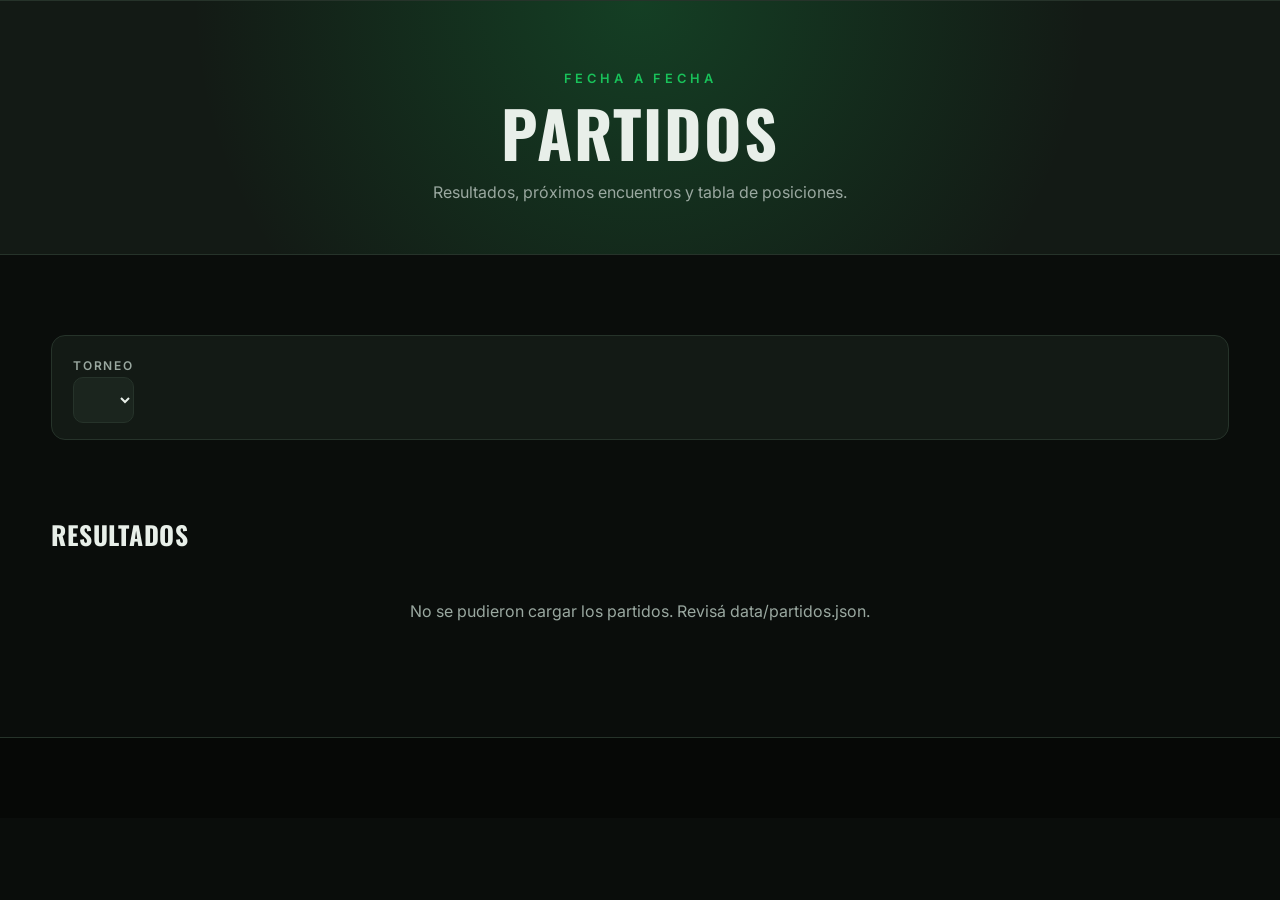
==== partidos.html @ aaf2e863 "Tabla de posiciones: entra completa en el celular sin deslizar Co-Authored-By: Claude Sonnet 5.5 <no" ====
<!DOCTYPE html>
<html lang="es">
<head>
  <meta charset="UTF-8">
  <meta name="viewport" content="width=device-width, initial-scale=1">
  <title>Partidos — Combinado FC</title>
  <meta name="description" content="Resultados, próximos partidos y tabla de posiciones de Combinado FC.">
  <meta name="theme-color" content="#0a0d0b">
  <link rel="canonical" href="https://alanpaz24.github.io/combinado/NOMBRE-DE-LA-PAGINA.html">
  <meta property="og:title" content="Título de la página — Combinado FC">
  <meta property="og:description" content="Descripción corta de la página.">
  <meta property="og:image" content="https://alanpaz24.github.io/combinado/img/logo/compartir.jpg">
  <meta property="og:url" content="https://alanpaz24.github.io/combinado/NOMBRE-DE-LA-PAGINA.html">
  <meta property="og:type" content="website">
  <meta property="og:locale" content="es_AR">
  <link rel="icon" href="img/logo/escudo.png">
  <link rel="preconnect" href="https://fonts.googleapis.com">
  <link rel="preconnect" href="https://fonts.gstatic.com" crossorigin>
  <link href="https://fonts.googleapis.com/css2?family=Inter:wght@400;600&family=Oswald:wght@500;700&display=swap" rel="stylesheet">
  <link rel="stylesheet" href="css/estilos.css">
</head>

<body data-pagina="partidos">

  <header class="cabecera" id="cabecera"></header>

  <main>
    <section class="banner">
      <div class="contenedor">
        <span>Fecha a fecha</span>
        <h1>Partidos</h1>
        <p>Resultados, próximos encuentros y tabla de posiciones.</p>
      </div>
    </section>

    <section class="seccion">
      <div class="contenedor">

        <!-- Selector de torneo + racha -->
        <div class="barra-torneo">
          <div>
            <label for="selector-torneo">Torneo</label><br>
            <select id="selector-torneo"></select>
          </div>
          <div class="racha" id="racha"></div>
        </div>

        <!-- Estadísticas -->
        <div class="stats" id="stats"></div>

        <!-- Próximos partidos -->
        <div id="bloque-proximos" hidden>
          <h2 class="subtitulo">Próximos partidos</h2>
          <div class="lista-partidos" id="lista-proximos"></div>
        </div>

        <!-- Tabla de posiciones -->
        <div id="bloque-tabla" hidden>
          <h2 class="subtitulo">Tabla de posiciones</h2>
          <div class="tabla-wrap">
            <table class="tabla tabla-pos">
              <thead>
                <tr>
                  <th>#</th><th class="izq">Equipo</th><th>PJ</th><th>PG</th><th>PE</th>
                  <th>PP</th><th class="col-gol">GF</th><th class="col-gol">GC</th><th>DG</th><th>Pts</th>
                </tr>
              </thead>
              <tbody id="cuerpo-tabla"></tbody>
            </table>
          </div>
        </div>

        <!-- Resultados -->
        <h2 class="subtitulo">Resultados</h2>
        <div class="lista-partidos" id="lista-resultados"></div>

      </div>
    </section>
  </main>

  <footer class="pie" id="pie"></footer>

  <script src="js/comun.js" defer></script>
  <script src="js/partidos.js" defer></script>
</body>
</html>
---- css/estilos.css ----
/* ============ VARIABLES (cambiá colores acá) ============ */
:root {
  --verde: #19c25a;
  --verde-oscuro: #0d6b34;
  --negro: #0a0d0b;
  --gris: #131a15;
  --gris-claro: #1b251e;
  --borde: #26332a;
  --texto: #e8efe9;
  --texto-suave: #9aa8a0;
  --rojo: #e5484d;
  --amarillo: #f5b73b;
  --radio: 14px;
}

/* ============ BASE ============ */
* { box-sizing: border-box; margin: 0; padding: 0; }
html { scroll-behavior: smooth; }
body {
  font-family: 'Inter', system-ui, sans-serif;
  background: var(--negro);
  color: var(--texto);
  line-height: 1.6;
}
img { max-width: 100%; display: block; }
a { color: inherit; text-decoration: none; }
ul { list-style: none; }
h1, h2, h3, h4 {
  font-family: 'Oswald', sans-serif;
  text-transform: uppercase;
  letter-spacing: .03em;
  line-height: 1.1;
}
.contenedor { width: min(1180px, 92%); margin-inline: auto; }
.seccion { padding: 5rem 0; }
.seccion.alt { background: var(--gris); }

.titulo-seccion { text-align: center; margin-bottom: 3rem; }
.titulo-seccion span {
  color: var(--verde); font-size: .8rem; font-weight: 600;
  letter-spacing: .3em; text-transform: uppercase;
}
.titulo-seccion h2 { font-size: clamp(2rem, 5vw, 3rem); margin-top: .4rem; }

/* ============ BOTONES ============ */
.boton {
  display: inline-block; padding: .85rem 1.8rem; border-radius: 999px;
  font-weight: 600; font-size: .9rem; text-transform: uppercase;
  letter-spacing: .06em; border: 2px solid var(--verde);
  background: var(--verde); color: #04120a; cursor: pointer;
  transition: transform .2s, background .2s, color .2s;
}
.boton:hover { transform: translateY(-2px); }
.boton.secundario { background: transparent; color: var(--verde); }
.boton.secundario:hover { background: var(--verde); color: #04120a; }
.centro { text-align: center; margin-top: 2.5rem; }

/* ============ CABECERA ============ */
.cabecera {
  position: sticky; top: 0; z-index: 50;
  background: rgba(10, 13, 11, .92); backdrop-filter: blur(8px);
  border-bottom: 1px solid var(--borde);
}
.cabecera .contenedor {
  display: flex; align-items: center; justify-content: space-between; height: 70px;
}
.marca {
  display: flex; align-items: center; gap: .7rem;
  font-family: 'Oswald', sans-serif; font-size: 1.3rem; font-weight: 700;
  letter-spacing: .05em; text-transform: uppercase;
}
.marca img { height: 44px; width: auto; }
.nav { display: flex; gap: 1.6rem; }
.nav a {
  font-weight: 600; font-size: .85rem; text-transform: uppercase;
  letter-spacing: .06em; color: var(--texto-suave);
  padding: .4rem 0; border-bottom: 2px solid transparent;
  transition: color .2s, border-color .2s;
}
.nav a:hover, .nav a.activo { color: var(--verde); border-color: var(--verde); }
.menu-btn {
  display: none; background: none; border: 1px solid var(--borde);
  color: var(--texto); font-size: 1.4rem; width: 44px; height: 44px;
  border-radius: 10px; cursor: pointer;
}

/* ============ HERO ============ */
.hero {
  min-height: 85vh; display: grid; place-items: center; text-align: center;
  padding: 4rem 0;
  background:
    radial-gradient(circle at 50% 25%, rgba(25, 194, 90, .28), transparent 60%),
    linear-gradient(180deg, #07130b, var(--negro));
}
.hero img { width: clamp(120px, 22vw, 200px); margin: 0 auto 1.5rem; }
.hero .sup { color: var(--verde); letter-spacing: .35em; font-size: .85rem; font-weight: 600; }
.hero h1 { font-size: clamp(3rem, 10vw, 7rem); margin: .5rem 0; }
.hero p.sub { color: var(--texto-suave); font-size: 1.1rem; max-width: 560px; margin: 0 auto; }
.hero-botones {
  display: flex; gap: 1rem; justify-content: center; flex-wrap: wrap; margin-top: 2rem;
}

/* ============ GRILLAS ============ */
.grid-2 { display: grid; grid-template-columns: repeat(2, 1fr); gap: 1.5rem; }
.grid-jugadores { display: grid; grid-template-columns: repeat(auto-fill, minmax(230px, 1fr)); gap: 1.5rem; }
.grid-noticias { display: grid; grid-template-columns: repeat(auto-fill, minmax(300px, 1fr)); gap: 1.5rem; }

/* ============ TARJETAS DE PARTIDO ============ */
.partido-card {
  background: var(--gris); border: 1px solid var(--borde);
  border-radius: var(--radio); padding: 2rem; text-align: center;
}
.seccion.alt .partido-card { background: var(--gris-claro); }
.etiqueta {
  display: inline-block; background: rgba(25, 194, 90, .12); color: var(--verde);
  font-size: .75rem; font-weight: 700; letter-spacing: .15em;
  text-transform: uppercase; padding: .3rem .9rem; border-radius: 999px;
}
.partido-card h3 { font-size: 1.6rem; margin: 1.2rem 0 .4rem; }
.partido-card h3 .vs { color: var(--verde); font-size: 1rem; padding: 0 .4rem; }
.marcador { font-family: 'Oswald', sans-serif; font-size: 3.5rem; font-weight: 700; color: var(--verde); }
.marcador small { display: block; font-size: .9rem; color: var(--texto-suave); font-weight: 400; }
.meta { color: var(--texto-suave); font-size: .95rem; }
.torneo { margin-top: .6rem; font-weight: 600; font-size: .9rem; }
.badge {
  display: inline-block; width: 28px; height: 28px; line-height: 28px; border-radius: 50%;
  font-size: .8rem; font-weight: 700; color: #04120a; margin-left: .5rem; vertical-align: middle;
}
.badge.V { background: var(--verde); }
.badge.E { background: var(--amarillo); }
.badge.D { background: var(--rojo); color: #fff; }

/* ============ ESTADÍSTICAS ============ */
.stats { display: grid; grid-template-columns: repeat(6, 1fr); gap: 1rem; }
.stat {
  background: var(--gris); border: 1px solid var(--borde);
  border-radius: var(--radio); padding: 1.5rem 1rem; text-align: center;
}
.stat b { display: block; font-family: 'Oswald', sans-serif; font-size: 2.6rem; color: var(--verde); line-height: 1; }
.stat span { font-size: .75rem; letter-spacing: .12em; text-transform: uppercase; color: var(--texto-suave); }

/* ============ JUGADORES ============ */
.jugador {
  position: relative; border-radius: var(--radio); overflow: hidden;
  background: var(--gris-claro); border: 1px solid var(--borde);
  transition: transform .25s, border-color .25s;
}
.jugador:hover { transform: translateY(-6px); border-color: var(--verde); }
.jugador img { width: 100%; aspect-ratio: 3 / 4; object-fit: cover; object-position: top; }
.jugador .numero {
  position: absolute; top: .6rem; right: .9rem;
  font-family: 'Oswald', sans-serif; font-size: 2.4rem; font-weight: 700;
  color: var(--verde); text-shadow: 0 2px 8px rgba(0, 0, 0, .7);
}
.jugador .info {
  padding: 1rem 1.2rem;
  background: linear-gradient(0deg, var(--gris-claro) 70%, transparent);
}
.jugador h4 { font-size: 1.2rem; }
.jugador p { color: var(--texto-suave); font-size: .85rem; }

/* ============ NOTICIAS ============ */
.noticia {
  background: var(--gris); border: 1px solid var(--borde); border-radius: var(--radio);
  overflow: hidden; display: flex; flex-direction: column;
  transition: transform .25s, border-color .25s;
}
.noticia:hover { transform: translateY(-5px); border-color: var(--verde); }
.noticia img { width: 100%; aspect-ratio: 16 / 9; object-fit: cover; }
.noticia .cuerpo { padding: 1.3rem; display: flex; flex-direction: column; gap: .6rem; flex: 1; }
.noticia .cat { color: var(--verde); font-size: .72rem; font-weight: 700; letter-spacing: .15em; text-transform: uppercase; }
.noticia h3 { font-size: 1.3rem; }
.noticia p { color: var(--texto-suave); font-size: .92rem; }
.noticia .fecha { margin-top: auto; font-size: .8rem; color: var(--texto-suave); }

/* ============ BANDA CTA ============ */
.cta {
  text-align: center; padding: 4.5rem 0;
  background: linear-gradient(135deg, var(--verde-oscuro), #06220f);
}
.cta h2 { font-size: clamp(1.8rem, 4vw, 2.6rem); margin-bottom: 1rem; }
.cta p { color: #bfe6cb; margin-bottom: 1.8rem; }
.cta .boton { background: #fff; border-color: #fff; color: #06220f; }

/* ============ PIE ============ */
.pie { background: #060806; border-top: 1px solid var(--borde); padding: 3.5rem 0 1.5rem; }
.pie-grid { display: grid; grid-template-columns: 2fr 1fr 1fr; gap: 2rem; }
.pie h5 { font-family: 'Oswald', sans-serif; text-transform: uppercase; letter-spacing: .08em; margin-bottom: 1rem; color: var(--verde); }
.pie li { margin-bottom: .5rem; }
.pie a { color: var(--texto-suave); transition: color .2s; }
.pie a:hover { color: var(--verde); }
.pie .marca { margin-bottom: 1rem; }
.pie .desc { color: var(--texto-suave); max-width: 340px; font-size: .92rem; }
.pie-copy {
  margin-top: 2.5rem; padding-top: 1.2rem; border-top: 1px solid var(--borde);
  text-align: center; color: var(--texto-suave); font-size: .82rem;
}

.mensaje-vacio { text-align: center; color: var(--texto-suave); padding: 2rem; grid-column: 1 / -1; }

/* ============ RESPONSIVE ============ */
@media (max-width: 860px) {
  .menu-btn { display: block; }
  .nav {
    position: absolute; top: 70px; left: 0; right: 0; display: none;
    flex-direction: column; gap: 1rem; padding: 1.2rem 4%;
    background: var(--negro); border-bottom: 1px solid var(--borde);
  }
  .nav.abierto { display: flex; }
  .grid-2 { grid-template-columns: 1fr; }
  .stats { grid-template-columns: repeat(3, 1fr); }
  .pie-grid { grid-template-columns: 1fr; }
  .seccion { padding: 3.5rem 0; }
}
/* ============ PÁGINAS INTERNAS (se reutiliza en todo el sitio) ============ */
.banner {
  padding: 4rem 0 3rem; text-align: center;
  background:
    radial-gradient(circle at 50% 0%, rgba(25, 194, 90, .22), transparent 65%),
    var(--gris);
  border-bottom: 1px solid var(--borde);
}
.banner span { color: var(--verde); font-size: .8rem; font-weight: 600; letter-spacing: .3em; text-transform: uppercase; }
.banner h1 { font-size: clamp(2.4rem, 7vw, 4rem); margin-top: .4rem; }
.banner p { color: var(--texto-suave); max-width: 560px; margin: .8rem auto 0; }

/* ============ FILTROS ============ */
.filtros { display: flex; flex-wrap: wrap; gap: .6rem; justify-content: center; margin-bottom: 2.5rem; }
.filtro {
  background: var(--gris); color: var(--texto-suave);
  border: 1px solid var(--borde); border-radius: 999px;
  padding: .55rem 1.2rem; font: 600 .82rem 'Inter', sans-serif;
  text-transform: uppercase; letter-spacing: .06em; cursor: pointer;
  transition: all .2s;
}
.filtro:hover { color: var(--texto); border-color: var(--verde); }
.filtro.activo { background: var(--verde); border-color: var(--verde); color: #04120a; }
.filtro small { opacity: .7; margin-left: .3rem; }

/* Jugador como botón clickeable */
button.jugador {
  font: inherit; color: inherit; text-align: left; cursor: pointer;
  width: 100%; padding: 0; display: block;
}
button.jugador:focus-visible { outline: 3px solid var(--verde); outline-offset: 3px; }

/* ============ FICHA DEL JUGADOR (ventana emergente) ============ */
.ficha {
  border: 1px solid var(--borde); border-radius: 18px;
  background: var(--gris); color: var(--texto);
  width: min(760px, 94vw); padding: 0; overflow: hidden;
  margin: auto;
}
.ficha::backdrop { background: rgba(0, 0, 0, .8); backdrop-filter: blur(4px); }
.ficha-grid { display: grid; grid-template-columns: 1fr 1.2fr; }
.ficha-foto { background: var(--gris-claro); }
.ficha-foto img { width: 100%; height: 100%; object-fit: cover; object-position: top; min-height: 340px; }
.ficha-datos { padding: 2rem; position: relative; }
.ficha-cerrar {
  position: absolute; top: .8rem; right: .8rem; width: 38px; height: 38px;
  border-radius: 50%; border: 1px solid var(--borde); background: var(--gris-claro);
  color: var(--texto); font-size: 1.1rem; cursor: pointer;
}
.ficha-cerrar:hover { border-color: var(--verde); color: var(--verde); }
.ficha-num { font-family: 'Oswald', sans-serif; font-size: 4.5rem; line-height: 1; color: var(--verde); font-weight: 700; }
.ficha-datos h2 { font-size: 2rem; margin: .3rem 0; }
.ficha-pos { color: var(--texto-suave); text-transform: uppercase; letter-spacing: .15em; font-size: .8rem; font-weight: 600; }
.ficha-apodo { color: var(--verde); font-style: italic; margin-top: .3rem; }
.ficha-stats { display: grid; grid-template-columns: repeat(3, 1fr); gap: .7rem; margin: 1.4rem 0; }
.ficha-stats div { background: var(--gris-claro); border: 1px solid var(--borde); border-radius: 10px; padding: .8rem .4rem; text-align: center; }
.ficha-stats b { display: block; font-family: 'Oswald', sans-serif; font-size: 1.7rem; color: var(--verde); line-height: 1; }
.ficha-stats span { font-size: .68rem; letter-spacing: .1em; text-transform: uppercase; color: var(--texto-suave); }
.ficha-bio { color: var(--texto-suave); font-size: .95rem; }
.ficha-compartir { margin-top: 1.4rem; }

@media (max-width: 860px) {
  .ficha-grid { grid-template-columns: 1fr; }
  .ficha-foto img { min-height: 0; max-height: 300px; }
  .ficha-datos { padding: 1.5rem; }
}
/* ============ PÁGINA PARTIDOS ============ */
[hidden] { display: none !important; }

.barra-torneo {
  display: flex; flex-wrap: wrap; gap: 1rem; align-items: center; justify-content: space-between;
  background: var(--gris); border: 1px solid var(--borde);
  border-radius: var(--radio); padding: 1rem 1.3rem; margin-bottom: 2rem;
}
.barra-torneo label {
  font-size: .75rem; letter-spacing: .15em; text-transform: uppercase;
  color: var(--texto-suave); font-weight: 600;
}
.barra-torneo select {
  background: var(--gris-claro); color: var(--texto); border: 1px solid var(--borde);
  border-radius: 10px; padding: .7rem 1rem; font: 600 .95rem 'Inter', sans-serif;
  min-width: min(340px, 100%); cursor: pointer;
}
.barra-torneo select:focus { outline: 2px solid var(--verde); }

.racha { display: flex; align-items: center; gap: .4rem; }
.racha small { color: var(--texto-suave); font-size: .75rem; letter-spacing: .12em; text-transform: uppercase; margin-right: .4rem; }
.racha .badge { margin-left: 0; }

.subtitulo { font-size: 1.6rem; margin: 3rem 0 1.2rem; }
.subtitulo:first-child { margin-top: 0; }

/* Filas de partidos */
.lista-partidos { display: flex; flex-direction: column; gap: .8rem; }
.fila-partido {
  display: grid; grid-template-columns: 130px 1fr auto; gap: 1rem; align-items: center;
  background: var(--gris); border: 1px solid var(--borde);
  border-radius: var(--radio); padding: 1rem 1.3rem; transition: border-color .2s;
}
.fila-partido:hover { border-color: var(--verde); }
.fp-fecha { font-weight: 600; }
.fp-fecha small, .fp-rival small { display: block; color: var(--texto-suave); font-weight: 400; font-size: .8rem; }
.fp-rival b { font-family: 'Oswald', sans-serif; font-size: 1.2rem; text-transform: uppercase; letter-spacing: .03em; }
.fp-rival .vs { color: var(--verde); padding: 0 .35rem; font-size: .85rem; }
.fp-res { display: flex; align-items: center; gap: .6rem; justify-content: flex-end; }
.fp-goles { font-family: 'Oswald', sans-serif; font-size: 1.9rem; font-weight: 700; color: var(--verde); line-height: 1; }
.fp-goles small { display: block; font-family: 'Inter', sans-serif; font-size: .7rem; font-weight: 400; color: var(--texto-suave); text-align: right; }
.fp-vs { color: var(--texto-suave); font-weight: 700; letter-spacing: .15em; font-size: .85rem; }
.fp-res .badge { margin-left: 0; flex-shrink: 0; }
.fp-extra {
  grid-column: 1 / -1; border-top: 1px dashed var(--borde); padding-top: .6rem;
  font-size: .85rem; color: var(--texto-suave); display: flex; flex-wrap: wrap; gap: .4rem 1.2rem;
}
.fp-extra a { color: var(--verde); font-weight: 600; }
.fp-extra a:hover { text-decoration: underline; }

/* Tabla de posiciones */
.tabla-wrap { overflow-x: auto; border: 1px solid var(--borde); border-radius: var(--radio); background: var(--gris); }
.tabla { width: 100%; border-collapse: collapse; min-width: 560px; }
.tabla th {
  font-size: .72rem; letter-spacing: .12em; text-transform: uppercase;
  color: var(--texto-suave); padding: .9rem .7rem; text-align: center;
  border-bottom: 1px solid var(--borde); background: var(--gris-claro);
}
.tabla td { padding: .8rem .7rem; text-align: center; border-bottom: 1px solid var(--borde); font-size: .95rem; }
.tabla tr:last-child td { border-bottom: none; }
.tabla th.izq, .tabla td.izq { text-align: left; }
.tabla td.eq { font-weight: 600; }
.tabla td.pts { font-family: 'Oswald', sans-serif; font-size: 1.2rem; color: var(--verde); font-weight: 700; }
.tabla tr.nosotros td { background: rgba(25, 194, 90, .1); }
.tabla tr.nosotros td.eq { color: var(--verde); }

@media (max-width: 700px) {
  .fila-partido { grid-template-columns: 1fr auto; }
  .fp-fecha { grid-column: 1 / -1; }
}

/* ============ NOTICIAS ============ */
.buscador { max-width: 420px; margin: 0 auto 1.5rem; }
.buscador input {
  width: 100%; background: var(--gris); color: var(--texto);
  border: 1px solid var(--borde); border-radius: 999px;
  padding: .85rem 1.3rem; font: 400 .95rem 'Inter', sans-serif;
}
.buscador input:focus { outline: 2px solid var(--verde); }
.buscador input::placeholder { color: var(--texto-suave); }

/* Página de una noticia */
.articulo { max-width: 780px; margin: 0 auto; }
.volver { display: inline-block; color: var(--verde); font-weight: 600; font-size: .9rem; margin-bottom: 1.5rem; }
.volver:hover { text-decoration: underline; }
.articulo .cat { color: var(--verde); font-size: .78rem; font-weight: 700; letter-spacing: .18em; text-transform: uppercase; }
.articulo h1 { font-size: clamp(2rem, 6vw, 3.2rem); margin: .6rem 0 .8rem; }
.articulo-meta { color: var(--texto-suave); font-size: .9rem; margin-bottom: 1.8rem; }
.articulo-img { width: 100%; border-radius: var(--radio); border: 1px solid var(--borde); margin-bottom: .6rem; }
.articulo-pie { color: var(--texto-suave); font-size: .82rem; font-style: italic; margin-bottom: 2rem; }
.articulo-texto { margin-top: 2rem; }
.articulo-texto p { font-size: 1.08rem; margin-bottom: 1.3rem; color: #d3ddd5; }
.fotos-extra { display: grid; grid-template-columns: repeat(auto-fill, minmax(200px, 1fr)); gap: .8rem; margin: 2rem 0; }
.fotos-extra img { width: 100%; aspect-ratio: 4 / 3; object-fit: cover; border-radius: 10px; border: 1px solid var(--borde); }

.compartir {
  display: flex; flex-wrap: wrap; gap: .8rem; align-items: center;
  margin-top: 2.5rem; padding-top: 1.5rem; border-top: 1px solid var(--borde);
}
.compartir span { color: var(--texto-suave); font-size: .8rem; letter-spacing: .12em; text-transform: uppercase; font-weight: 600; }
.compartir .boton { padding: .6rem 1.3rem; font-size: .8rem; }

.relacionadas { margin-top: 4rem; }
.relacionadas h2 { font-size: 1.8rem; margin-bottom: 1.5rem; text-align: center; }

/* ============ GALERÍA ============ */
.grid-galeria {
  columns: 3 260px; column-gap: 1rem;
}
.foto-item {
  display: block; width: 100%; padding: 0; margin: 0 0 1rem;
  break-inside: avoid; position: relative; overflow: hidden;
  border: 1px solid var(--borde); border-radius: var(--radio);
  background: var(--gris); cursor: zoom-in;
}
.foto-item img { width: 100%; display: block; transition: transform .4s; }
.foto-item:hover img { transform: scale(1.05); }
.foto-item:focus-visible { outline: 3px solid var(--verde); outline-offset: 3px; }
.foto-item .leyenda {
  position: absolute; inset: auto 0 0 0; padding: 2rem 1rem .8rem;
  background: linear-gradient(0deg, rgba(0, 0, 0, .85), transparent);
  color: #fff; font-size: .85rem; text-align: left;
  opacity: 0; transition: opacity .25s;
}
.foto-item:hover .leyenda, .foto-item:focus-visible .leyenda { opacity: 1; }

/* Visor a pantalla completa */
.visor {
  border: none; background: transparent; color: #fff; padding: 0;
  width: 100vw; height: 100vh; max-width: none; max-height: none;
}
.visor::backdrop { background: rgba(0, 0, 0, .94); }
.visor-contenido {
  height: 100%; display: flex; flex-direction: column;
  align-items: center; justify-content: center; padding: 3.5rem 1rem 1.5rem;
}
.visor-img {
  max-width: min(1100px, 100%); max-height: 78vh; object-fit: contain;
  border-radius: 8px; user-select: none; -webkit-user-drag: none;
}
.visor-pie { margin-top: 1rem; text-align: center; max-width: 700px; }
.visor-pie p { color: #dfe8e1; }
.visor-pie small { color: var(--texto-suave); letter-spacing: .12em; text-transform: uppercase; font-size: .75rem; }
.visor-btn {
  position: absolute; background: rgba(255, 255, 255, .1); color: #fff;
  border: 1px solid rgba(255, 255, 255, .2); border-radius: 50%;
  width: 48px; height: 48px; font-size: 1.3rem; cursor: pointer;
  transition: background .2s;
}
.visor-btn:hover { background: var(--verde); color: #04120a; }
.visor-cerrar { top: 1rem; right: 1rem; }
.visor-ant { left: 1rem; top: 50%; transform: translateY(-50%); }
.visor-sig { right: 1rem; top: 50%; transform: translateY(-50%); }

@media (max-width: 600px) {
  .grid-galeria { columns: 2 140px; column-gap: .6rem; }
  .foto-item { margin-bottom: .6rem; }
  .visor-ant, .visor-sig { top: auto; bottom: 1rem; transform: none; }
  .visor-contenido { padding-bottom: 5rem; }
}
/* ============ TIENDA ============ */
.grid-productos { display: grid; grid-template-columns: repeat(auto-fill, minmax(250px, 1fr)); gap: 1.5rem; }
.producto {
  background: var(--gris); border: 1px solid var(--borde); border-radius: var(--radio);
  overflow: hidden; display: flex; flex-direction: column; transition: border-color .25s, transform .25s;
}
.producto:hover { border-color: var(--verde); transform: translateY(-4px); }
.producto-img { position: relative; background: var(--gris-claro); }
.producto-img img { width: 100%; aspect-ratio: 1 / 1; object-fit: contain; padding: 1rem; }
.sello {
  position: absolute; top: .8rem; left: .8rem; background: var(--rojo); color: #fff;
  font-size: .72rem; font-weight: 700; letter-spacing: .12em; text-transform: uppercase;
  padding: .3rem .8rem; border-radius: 999px;
}
.producto.agotado .producto-img img { opacity: .4; }
.producto-info { padding: 1.2rem; display: flex; flex-direction: column; gap: .5rem; flex: 1; }
.producto-info h3 { font-size: 1.2rem; }
.producto-info .detalle { color: var(--texto-suave); font-size: .88rem; }
.producto-info .precio { font-family: 'Oswald', sans-serif; font-size: 1.6rem; color: var(--verde); font-weight: 700; margin-top: auto; }
.talles { display: flex; flex-wrap: wrap; gap: .4rem; margin: .3rem 0; }
.talle {
  min-width: 42px; padding: .4rem .6rem; border-radius: 8px; cursor: pointer;
  background: var(--gris-claro); color: var(--texto); border: 1px solid var(--borde);
  font: 600 .82rem 'Inter', sans-serif; transition: all .2s;
}
.talle:hover { border-color: var(--verde); }
.talle.activo { background: var(--verde); border-color: var(--verde); color: #04120a; }
.producto .boton { width: 100%; text-align: center; }
.producto .boton:disabled { opacity: .4; cursor: not-allowed; transform: none; }
.aviso { min-height: 1.1em; font-size: .8rem; color: var(--verde); text-align: center; }
.aviso.error { color: var(--amarillo); }

/* Botón flotante del carrito */
.carrito-flotante {
  position: fixed; right: 1.2rem; bottom: 1.2rem; z-index: 60;
  background: var(--verde); color: #04120a; border: none; border-radius: 999px;
  padding: .9rem 1.4rem; font: 700 1rem 'Inter', sans-serif; cursor: pointer;
  box-shadow: 0 6px 24px rgba(0, 0, 0, .5); display: flex; align-items: center; gap: .6rem;
  transition: transform .2s;
}
.carrito-flotante:hover { transform: translateY(-2px); }
.carrito-flotante.salto { animation: salto .35s; }
@keyframes salto { 50% { transform: scale(1.15); } }
.carrito-flotante .cant {
  background: #04120a; color: var(--verde); border-radius: 999px;
  min-width: 26px; height: 26px; line-height: 26px; text-align: center; font-size: .85rem;
}

/* Panel lateral */
.carrito-fondo { position: fixed; inset: 0; background: rgba(0, 0, 0, .7); z-index: 90; }
.carrito {
  position: fixed; top: 0; right: 0; height: 100%; width: min(430px, 100%);
  background: var(--gris); border-left: 1px solid var(--borde); z-index: 100;
  display: flex; flex-direction: column;
  transform: translateX(100%); transition: transform .3s; visibility: hidden;
}
.carrito.abierto { transform: none; visibility: visible; }
.carrito-cab { display: flex; justify-content: space-between; align-items: center; padding: 1.2rem 1.4rem; border-bottom: 1px solid var(--borde); }
.carrito-cab h2 { font-size: 1.5rem; }
.carrito-cab button {
  width: 38px; height: 38px; border-radius: 50%; border: 1px solid var(--borde);
  background: var(--gris-claro); color: var(--texto); cursor: pointer; font-size: 1.05rem;
}
.carrito-cab button:hover { border-color: var(--verde); color: var(--verde); }
.carrito-items { flex: 1; overflow-y: auto; padding: 1rem 1.4rem; }
.item-carrito { display: grid; grid-template-columns: 64px 1fr auto; gap: .9rem; align-items: center; padding: .9rem 0; border-bottom: 1px solid var(--borde); }
.item-carrito img { width: 64px; height: 64px; object-fit: contain; background: var(--gris-claro); border-radius: 10px; }
.item-carrito h4 { font-size: 1rem; }
.item-carrito small { color: var(--texto-suave); display: block; }
.item-carrito .sub { color: var(--verde); font-weight: 700; margin-top: .2rem; }
.cantidad { display: flex; align-items: center; gap: .5rem; margin-top: .4rem; }
.cantidad button {
  width: 28px; height: 28px; border-radius: 50%; border: 1px solid var(--borde);
  background: var(--gris-claro); color: var(--texto); cursor: pointer; font-size: 1rem; line-height: 1;
}
.cantidad button:hover { border-color: var(--verde); }
.item-quitar { background: none; border: none; color: var(--texto-suave); cursor: pointer; font-size: 1.1rem; }
.item-quitar:hover { color: var(--rojo); }
.carrito-vacio { text-align: center; color: var(--texto-suave); padding: 3rem 1rem; }
.carrito-pie { padding: 1.2rem 1.4rem; border-top: 1px solid var(--borde); }
.total { display: flex; justify-content: space-between; align-items: baseline; margin-bottom: 1rem; }
.total span { color: var(--texto-suave); text-transform: uppercase; letter-spacing: .12em; font-size: .8rem; }
.total b { font-family: 'Oswald', sans-serif; font-size: 2rem; color: var(--verde); }
.carrito-pie .boton { width: 100%; text-align: center; }
.carrito-pie .vaciar { display: block; margin: .9rem auto 0; background: none; border: none; color: var(--texto-suave); font-size: .82rem; cursor: pointer; text-decoration: underline; }
.nota-tienda { text-align: center; color: var(--texto-suave); font-size: .88rem; margin-top: 2.5rem; }

/* ============ CONTACTO ============ */
.contacto-grid { display: grid; grid-template-columns: 1fr 1.3fr; gap: 2.5rem; align-items: start; }
.contacto-grid h2 { font-size: 1.8rem; margin-bottom: 1.2rem; }
.tarjetas-contacto { display: flex; flex-direction: column; gap: .8rem; }
.tarjeta-contacto {
  display: flex; align-items: center; gap: 1rem; padding: 1rem 1.2rem;
  background: var(--gris); border: 1px solid var(--borde); border-radius: var(--radio);
  transition: border-color .2s, transform .2s;
}
.tarjeta-contacto:hover { border-color: var(--verde); transform: translateX(4px); }
.tarjeta-contacto .ico {
  width: 46px; height: 46px; border-radius: 50%; flex-shrink: 0;
  display: grid; place-items: center; font-size: 1.3rem;
  background: rgba(25, 194, 90, .12);
}
.tarjeta-contacto b { display: block; font-family: 'Oswald', sans-serif; text-transform: uppercase; letter-spacing: .04em; }
.tarjeta-contacto small { color: var(--texto-suave); }

.formulario {
  background: var(--gris); border: 1px solid var(--borde);
  border-radius: var(--radio); padding: 2rem;
}
.campo { margin-bottom: 1.2rem; }
.campo label {
  display: block; font-size: .75rem; font-weight: 600; letter-spacing: .12em;
  text-transform: uppercase; color: var(--texto-suave); margin-bottom: .4rem;
}
.campo input, .campo select, .campo textarea {
  width: 100%; background: var(--gris-claro); color: var(--texto);
  border: 1px solid var(--borde); border-radius: 10px; padding: .8rem 1rem;
  font: 400 .98rem 'Inter', sans-serif;
}
.campo textarea { min-height: 140px; resize: vertical; }
.campo input:focus, .campo select:focus, .campo textarea:focus { outline: 2px solid var(--verde); }
.form-botones { display: flex; flex-wrap: wrap; gap: .8rem; }
.form-aviso { margin-top: 1rem; min-height: 1.2em; font-size: .88rem; color: var(--amarillo); }
.form-nota { margin-top: 1rem; font-size: .8rem; color: var(--texto-suave); }

@media (max-width: 860px) {
  .contacto-grid { grid-template-columns: 1fr; }
  .formulario { padding: 1.4rem; }
}
/* ============ GALERÍA: ÁLBUMES Y MINIATURAS ============ */
.grid-albumes { display: grid; grid-template-columns: repeat(auto-fill, minmax(260px, 1fr)); gap: 1.5rem; }
.album {
  position: relative; padding: 0; font: inherit; color: inherit; text-align: left;
  cursor: pointer; overflow: hidden; aspect-ratio: 4 / 3;
  border: 1px solid var(--borde); border-radius: var(--radio); background: var(--gris);
  transition: transform .25s, border-color .25s;
}
.album:hover { transform: translateY(-5px); border-color: var(--verde); }
.album:focus-visible { outline: 3px solid var(--verde); outline-offset: 3px; }
.album img { width: 100%; height: 100%; object-fit: cover; transition: transform .4s; }
.album:hover img { transform: scale(1.06); }
.album-info {
  position: absolute; inset: auto 0 0 0; padding: 2.5rem 1.2rem 1rem;
  background: linear-gradient(0deg, rgba(0, 0, 0, .9), transparent);
  display: flex; flex-direction: column; gap: .1rem;
}
.album-info b { font-family: 'Oswald', sans-serif; font-size: 1.4rem; text-transform: uppercase; letter-spacing: .03em; }
.album-info small { color: var(--verde); font-weight: 600; font-size: .8rem; letter-spacing: .1em; text-transform: uppercase; }

.barra-album { display: flex; flex-wrap: wrap; align-items: center; gap: 1rem 1.5rem; margin-bottom: 2rem; }
.barra-album h2 { font-size: 1.8rem; }
.barra-album h2 small {
  color: var(--texto-suave); font: 400 .9rem 'Inter', sans-serif;
  text-transform: none; letter-spacing: 0; margin-left: .6rem;
}

/* Tira de miniaturas en el visor */
.visor-img { max-height: 62vh; }
.visor-miniaturas {
  display: flex; gap: .5rem; overflow-x: auto; max-width: min(900px, 100%);
  padding: .6rem .3rem; margin-top: .8rem; scrollbar-width: thin;
}
.mini {
  flex: 0 0 auto; width: 64px; height: 64px; padding: 0; overflow: hidden; cursor: pointer;
  border: 2px solid transparent; border-radius: 8px; background: #111; opacity: .5;
  transition: opacity .2s, border-color .2s;
}
.mini:hover { opacity: .85; }
.mini.activo { opacity: 1; border-color: var(--verde); }
.mini img { width: 100%; height: 100%; object-fit: cover; display: block; }

@media (max-width: 600px) {
  .grid-albumes { grid-template-columns: repeat(2, 1fr); gap: .8rem; }
  .album-info b { font-size: 1.05rem; }
  .visor-img { max-height: 50vh; }
  .mini { width: 52px; height: 52px; }
}
/* ============ ESTADÍSTICAS ============ */
.nota-datos { color: var(--texto-suave); font-size: .85rem; }

.lideres { display: grid; grid-template-columns: repeat(auto-fit, minmax(230px, 1fr)); gap: 1rem; margin-bottom: 2.5rem; }
.lider {
  display: flex; align-items: center; gap: 1rem; padding: 1.3rem;
  background: var(--gris); border: 1px solid var(--borde); border-radius: var(--radio);
}
.lider img {
  width: 64px; height: 64px; border-radius: 50%; flex-shrink: 0;
  object-fit: cover; object-position: top; background: var(--gris-claro);
  border: 2px solid var(--verde);
}
.lider small { display: block; color: var(--texto-suave); font-size: .7rem; font-weight: 600; letter-spacing: .14em; text-transform: uppercase; }
.lider .nombre { display: block; font-family: 'Oswald', sans-serif; font-size: 1.1rem; text-transform: uppercase; line-height: 1.2; }
.lider .valor { font-family: 'Oswald', sans-serif; font-size: 1.9rem; color: var(--verde); font-weight: 700; line-height: 1.1; }
.lider .unidad { color: var(--texto-suave); font-size: .85rem; margin-left: .2rem; }

.ayuda { color: var(--texto-suave); font-size: .85rem; margin: -.6rem 0 1rem; }
.tabla th.ord { cursor: pointer; user-select: none; }
.tabla th.ord:hover { color: var(--verde); }
.tabla th.ord.activo { color: var(--verde); }
.tabla th.ord.activo::after { content: ' ▾'; }
.jug-cel { display: flex; align-items: center; gap: .7rem; }
.jug-cel img { width: 34px; height: 34px; border-radius: 50%; object-fit: cover; object-position: top; background: var(--gris-claro); flex-shrink: 0; }
.jug-cel b { display: block; font-weight: 600; }
.jug-cel small { display: block; color: var(--texto-suave); font-size: .75rem; }

/* Con 8 secciones, el menú necesita un poco más de aire en pantallas medianas */
@media (min-width: 861px) and (max-width: 1120px) {
  .nav { gap: 1rem; }
  .nav a { font-size: .78rem; }
}
/* ============ TARJETAS DE PARTIDO (página Partidos) ============ */
.lista-partidos { display: grid; grid-template-columns: repeat(auto-fill, minmax(420px, 1fr)); gap: 1.2rem; }
.match-card {
  background: var(--gris); border: 1px solid var(--borde); border-top: 4px solid var(--borde);
  border-radius: var(--radio); padding: 1.2rem 1.4rem 1rem; display: flex; flex-direction: column; gap: .9rem;
  transition: transform .25s, border-color .25s;
}
.match-card:hover { transform: translateY(-4px); }
.match-card.V { border-top-color: var(--verde); }
.match-card.E { border-top-color: var(--amarillo); }
.match-card.D { border-top-color: var(--rojo); }
.match-card.prox { border-top-color: var(--texto-suave); background: linear-gradient(180deg, rgba(25, 194, 90, .08), var(--gris)); }
.mc-cab { display: flex; justify-content: space-between; align-items: center; gap: .8rem; font-size: .78rem; color: var(--texto-suave); }
.mc-torneo { font-weight: 600; letter-spacing: .04em; }
.mc-estado {
  flex-shrink: 0; font-size: .7rem; font-weight: 700; letter-spacing: .14em; text-transform: uppercase;
  padding: .25rem .7rem; border-radius: 999px; background: var(--gris-claro); color: var(--texto);
}
.match-card.V .mc-estado { background: rgba(25, 194, 90, .18); color: var(--verde); }
.match-card.E .mc-estado { background: rgba(245, 183, 59, .18); color: var(--amarillo); }
.match-card.D .mc-estado { background: rgba(229, 72, 77, .18); color: #ff8a8e; }

.mc-cuerpo { display: grid; grid-template-columns: 1fr auto 1fr; align-items: center; gap: .8rem; }
.mc-equipo { display: flex; flex-direction: column; align-items: center; gap: .5rem; text-align: center; min-width: 0; }
.mc-equipo b { font-family: 'Oswald', sans-serif; text-transform: uppercase; letter-spacing: .03em; font-size: 1.05rem; line-height: 1.15; overflow-wrap: anywhere; }
.mc-escudo { width: 64px; height: 64px; object-fit: contain; flex-shrink: 0; }
.mc-iniciales {
  display: grid; place-items: center; border-radius: 50%; background: var(--gris-claro);
  border: 2px solid var(--borde); font-family: 'Oswald', sans-serif; font-size: 1.4rem; color: var(--texto-suave);
}
.mc-centro { text-align: center; }
.mc-marcador { font-family: 'Oswald', sans-serif; font-size: 3.2rem; font-weight: 700; line-height: 1; white-space: nowrap; }
.mc-marcador span { color: var(--texto-suave); padding: 0 .35rem; font-weight: 400; }
.match-card.V .mc-marcador { color: var(--verde); }
.mc-vs { font-family: 'Oswald', sans-serif; font-size: 1.8rem; color: var(--verde); letter-spacing: .1em; }
.mc-pen { display: block; color: var(--texto-suave); font-size: .75rem; margin-top: .3rem; }
.mc-fecha { text-align: center; color: var(--texto-suave); font-size: .85rem; }

.mc-pie {
  display: flex; flex-wrap: wrap; align-items: center; gap: .5rem 1rem;
  border-top: 1px dashed var(--borde); padding-top: .8rem; font-size: .85rem; color: var(--texto-suave);
}
.mc-pie a { color: var(--verde); font-weight: 600; margin-left: auto; }
.mc-pie a:hover { text-decoration: underline; }
.mc-figura { display: inline-flex; align-items: center; gap: .45rem; color: var(--texto); }
.mc-figura img { width: 28px; height: 28px; border-radius: 50%; object-fit: cover; object-position: top; border: 2px solid var(--verde); }

@media (max-width: 520px) {
  .lista-partidos { grid-template-columns: 1fr; }
  .mc-escudo { width: 50px; height: 50px; }
  .mc-marcador { font-size: 2.5rem; }
  .mc-equipo b { font-size: .95rem; }
}

/* ============ PORTADA CON MOVIMIENTO (Inicio) ============ */
.portada { position: relative; overflow: hidden; background: #060806; border-bottom: 1px solid var(--borde); }
.portada-pista { display: flex; transition: transform .6s cubic-bezier(.4, 0, .2, 1); }
.slide { min-width: 100%; min-height: 420px; position: relative; display: flex; flex-direction: column; align-items: center; justify-content: center; text-align: center; padding: 3rem 4.5rem; gap: .9rem; }
.slide .boton { margin-top: .5rem; }
.slide-etq { color: var(--verde); font-size: .8rem; font-weight: 700; letter-spacing: .25em; text-transform: uppercase; }
.slide-meta { color: var(--texto-suave); }

.slide-partido { background: radial-gradient(circle at 50% 0%, rgba(25, 194, 90, .22), transparent 65%), var(--gris); }
.slide-partido.D .slide-etq { color: #ff8a8e; }
.slide-partido.E .slide-etq { color: var(--amarillo); }
.sp-linea { display: flex; align-items: center; justify-content: center; gap: 1.5rem; flex-wrap: wrap; }
.sp-eq { font-family: 'Oswald', sans-serif; font-size: clamp(1.3rem, 4vw, 2.2rem); text-transform: uppercase; letter-spacing: .03em; }
.sp-goles { font-family: 'Oswald', sans-serif; font-size: clamp(3rem, 10vw, 5.5rem); color: var(--verde); line-height: 1; }
.slide-partido.D .sp-goles { color: var(--rojo); }
.slide-partido.E .sp-goles { color: var(--amarillo); }
.slide-partido.prox .sp-goles { color: var(--texto-suave); }
.sp-figura { display: inline-flex; align-items: center; gap: .6rem; background: var(--gris-claro); border: 1px solid var(--borde); border-radius: 999px; padding: .35rem 1rem .35rem .4rem; }
.sp-figura img { width: 34px; height: 34px; border-radius: 50%; object-fit: cover; object-position: top; border: 2px solid var(--verde); }

.slide-noticia { align-items: flex-start; text-align: left; justify-content: flex-end; }
.slide-fondo { position: absolute; inset: 0; width: 100%; height: 100%; object-fit: cover; }
.slide-velo { position: absolute; inset: 0; background: linear-gradient(0deg, rgba(6, 8, 6, .95) 10%, rgba(6, 8, 6, .35) 70%); }
.slide-texto { position: relative; max-width: 760px; display: flex; flex-direction: column; gap: .7rem; align-items: flex-start; }
.slide-texto h2 { font-size: clamp(1.7rem, 5vw, 3rem); }
.slide-texto p { color: #d3ddd5; }

.portada-flecha {
  position: absolute; top: 50%; transform: translateY(-50%); z-index: 2;
  width: 46px; height: 46px; border-radius: 50%; cursor: pointer; font-size: 1.5rem;
  background: rgba(0, 0, 0, .5); color: #fff; border: 1px solid rgba(255, 255, 255, .25);
}
.portada-flecha:hover { background: var(--verde); color: #04120a; }
.portada-flecha.ant { left: 1rem; }
.portada-flecha.sig { right: 1rem; }
.portada-puntos { position: absolute; bottom: 1rem; left: 0; right: 0; display: flex; justify-content: center; gap: .5rem; z-index: 2; }
.portada-puntos button { width: 10px; height: 10px; padding: 0; border-radius: 999px; border: none; background: rgba(255, 255, 255, .35); cursor: pointer; transition: width .3s, background .3s; }
.portada-puntos button.activo { width: 28px; background: var(--verde); }

@media (max-width: 600px) {
  .slide { padding: 2.5rem 1.2rem 3.5rem; min-height: 460px; }
  .portada-flecha { display: none; }
}
@media (prefers-reduced-motion: reduce) { .portada-pista { transition: none; } }

/* ============ AJUSTES DEL INICIO ============ */
/* Portada más compacta: así el banner de novedades se ve apenas se entra */
.hero { min-height: 0; padding: 2.5rem 0 3rem; }
.hero img { width: clamp(84px, 12vw, 110px); margin-bottom: 1rem; }
.hero h1 { font-size: clamp(2.4rem, 8vw, 4.6rem); margin: .3rem 0; }
.hero p.sub { font-size: 1rem; }
.hero-botones { margin-top: 1.4rem; }

/* El color del marcador depende del resultado (antes siempre era verde) */
.marcador.D { color: var(--rojo); }
.marcador.E { color: var(--amarillo); }
.partido-card { display: flex; flex-direction: column; justify-content: center; align-items: center; }

@media (max-width: 600px) {
  /* En el celular: equipo / marcador / equipo, uno debajo del otro */
  .sp-linea { flex-direction: column; gap: .2rem; }
}

/* ============ TABLA DE POSICIONES EN EL CELULAR ============ */
@media (max-width: 640px) {
  .tabla-pos { min-width: 0; table-layout: auto; }
  .tabla-pos th { padding: .7rem .25rem; font-size: .62rem; letter-spacing: .04em; }
  .tabla-pos td { padding: .65rem .25rem; font-size: .85rem; }
  .tabla-pos td.pts { font-size: 1.05rem; }
  .tabla-pos .col-gol { display: none; }          /* GF y GC se ven en la compu */
  .tabla-pos th:first-child, .tabla-pos td:first-child { width: 1.8rem; padding-left: .6rem; }
  .tabla-pos th.izq, .tabla-pos td.izq { padding-left: .3rem; }
  .tabla-pos td.eq { line-height: 1.2; overflow-wrap: anywhere; }  /* los nombres largos bajan de renglón */
  .tabla-pos th:last-child, .tabla-pos td:last-child { padding-right: .7rem; }
}
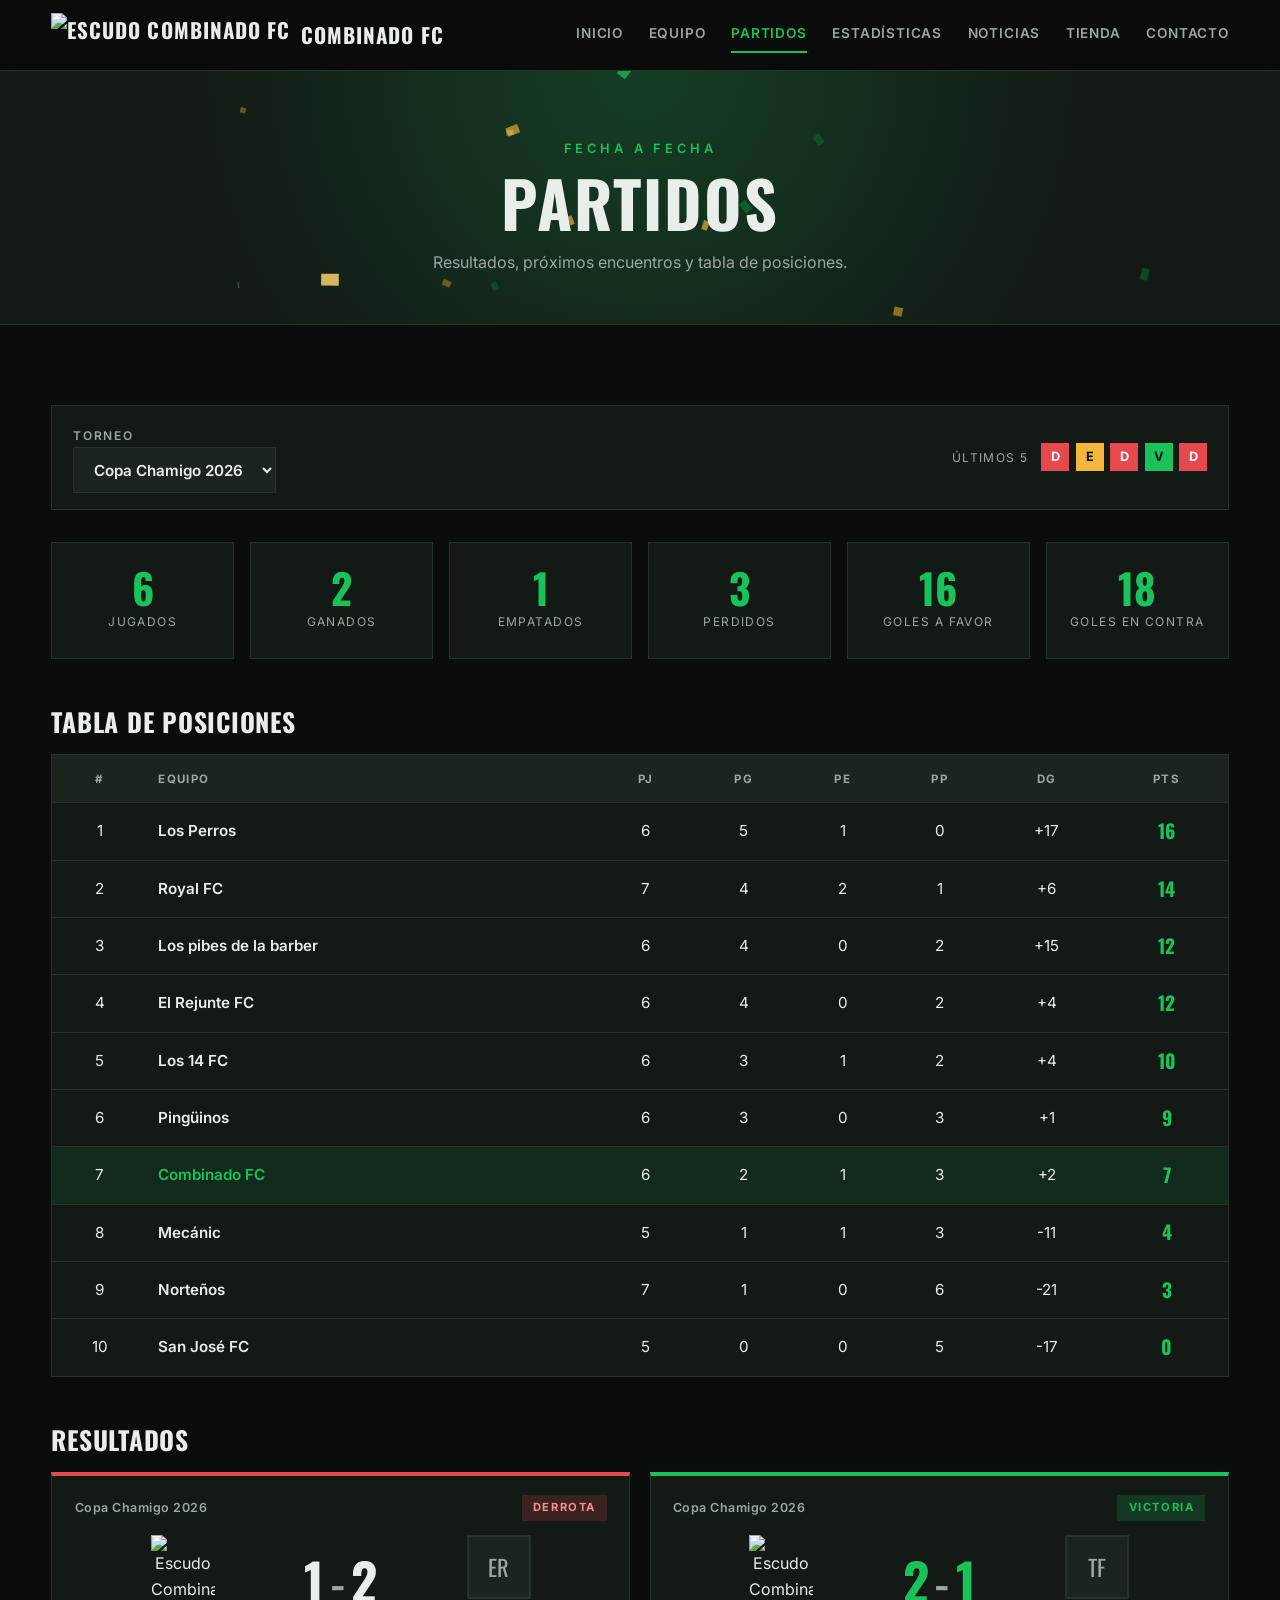
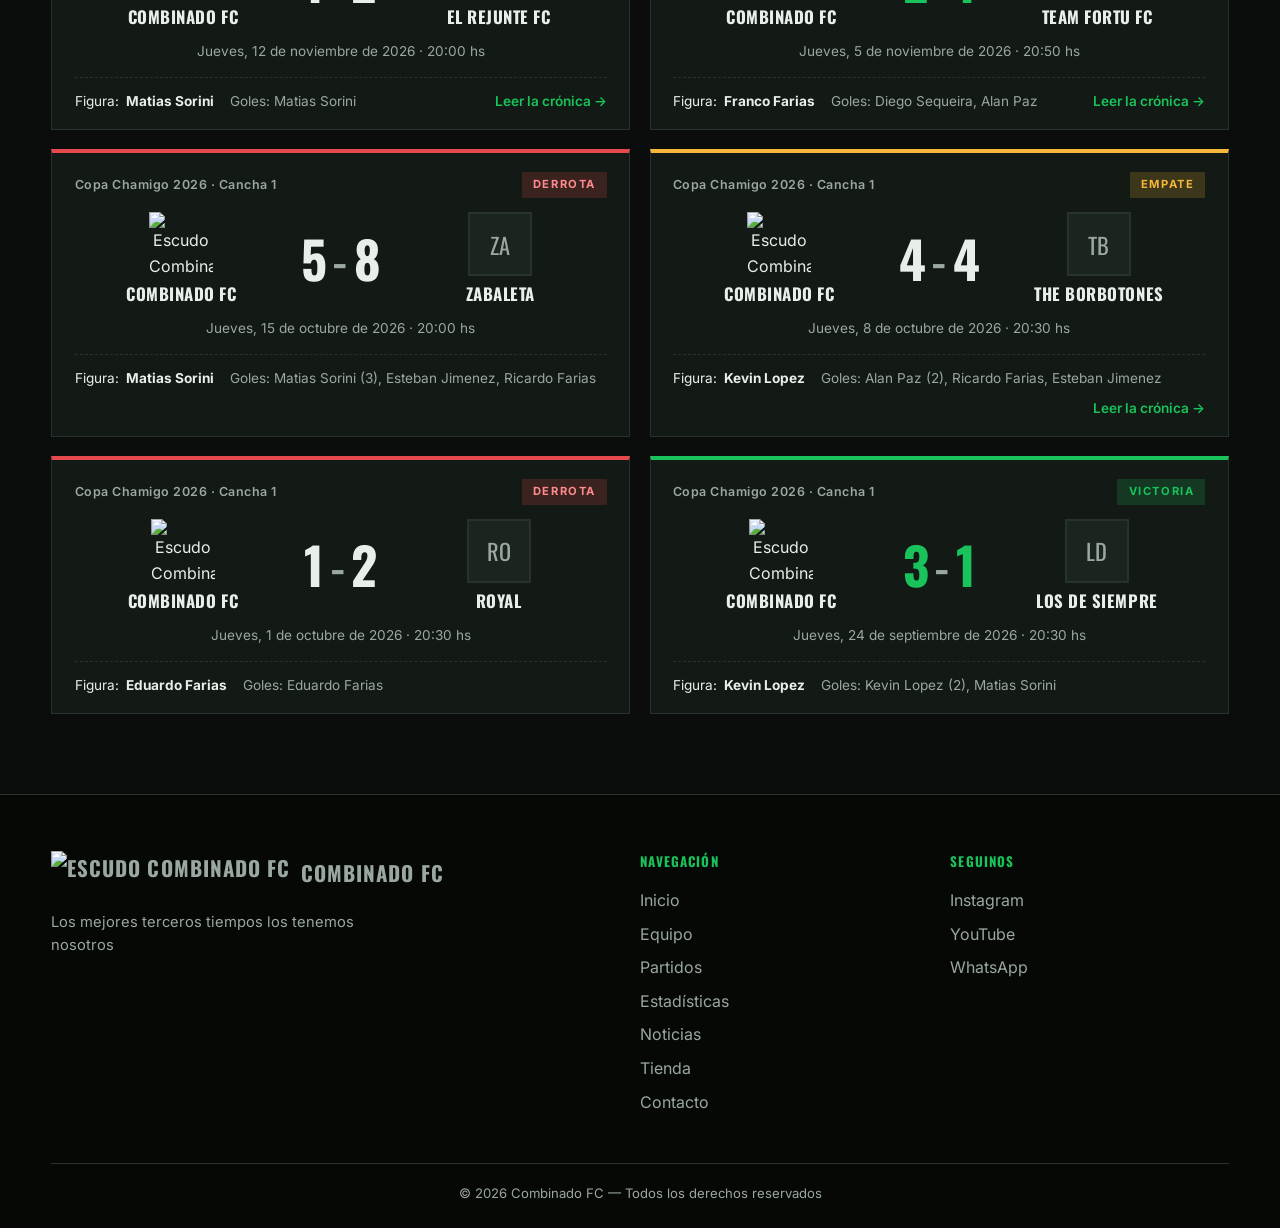
==== commit 19e7decf: "Papelitos en las cabeceras de todas las secciones; la tienda usa la misma cabecera Co-Authored-By: C" ====
--- a/partidos.html
+++ b/partidos.html
@@ -62,7 +62,7 @@
               <thead>
                 <tr>
                   <th>#</th><th class="izq">Equipo</th><th>PJ</th><th>PG</th><th>PE</th>
-                  <th>PP</th><th class="col-gol">GF</th><th class="col-gol">GC</th><th>DG</th><th>Pts</th>
+                  <th>PP</th><th>DG</th><th>Pts</th>
                 </tr>
               </thead>
               <tbody id="cuerpo-tabla"></tbody>
@@ -81,6 +81,7 @@
   <footer class="pie" id="pie"></footer>
 
   <script src="js/comun.js" defer></script>
+  <script src="js/papelitos.js" defer></script>
   <script src="js/partidos.js" defer></script>
 </body>
 </html>
--- a/css/estilos.css
+++ b/css/estilos.css
@@ -10,7 +10,7 @@
   --texto-suave: #9aa8a0;
   --rojo: #e5484d;
   --amarillo: #f5b73b;
-  --radio: 14px;
+  --radio: 0;
 }
 
 /* ============ BASE ============ */
@@ -44,7 +44,7 @@
 
 /* ============ BOTONES ============ */
 .boton {
-  display: inline-block; padding: .85rem 1.8rem; border-radius: 999px;
+  display: inline-block; padding: .85rem 1.8rem; border-radius: 0;
   font-weight: 600; font-size: .9rem; text-transform: uppercase;
   letter-spacing: .06em; border: 2px solid var(--verde);
   background: var(--verde); color: #04120a; cursor: pointer;
@@ -81,7 +81,7 @@
 .menu-btn {
   display: none; background: none; border: 1px solid var(--borde);
   color: var(--texto); font-size: 1.4rem; width: 44px; height: 44px;
-  border-radius: 10px; cursor: pointer;
+  border-radius: 0; cursor: pointer;
 }
 
 /* ============ HERO ============ */
@@ -114,7 +114,7 @@
 .etiqueta {
   display: inline-block; background: rgba(25, 194, 90, .12); color: var(--verde);
   font-size: .75rem; font-weight: 700; letter-spacing: .15em;
-  text-transform: uppercase; padding: .3rem .9rem; border-radius: 999px;
+  text-transform: uppercase; padding: .3rem .9rem; border-radius: 0;
 }
 .partido-card h3 { font-size: 1.6rem; margin: 1.2rem 0 .4rem; }
 .partido-card h3 .vs { color: var(--verde); font-size: 1rem; padding: 0 .4rem; }
@@ -123,7 +123,7 @@
 .meta { color: var(--texto-suave); font-size: .95rem; }
 .torneo { margin-top: .6rem; font-weight: 600; font-size: .9rem; }
 .badge {
-  display: inline-block; width: 28px; height: 28px; line-height: 28px; border-radius: 50%;
+  display: inline-block; width: 28px; height: 28px; line-height: 28px; border-radius: 0;
   font-size: .8rem; font-weight: 700; color: #04120a; margin-left: .5rem; vertical-align: middle;
 }
 .badge.V { background: var(--verde); }
@@ -228,7 +228,7 @@
 .filtros { display: flex; flex-wrap: wrap; gap: .6rem; justify-content: center; margin-bottom: 2.5rem; }
 .filtro {
   background: var(--gris); color: var(--texto-suave);
-  border: 1px solid var(--borde); border-radius: 999px;
+  border: 1px solid var(--borde); border-radius: 0;
   padding: .55rem 1.2rem; font: 600 .82rem 'Inter', sans-serif;
   text-transform: uppercase; letter-spacing: .06em; cursor: pointer;
   transition: all .2s;
@@ -246,7 +246,7 @@
 
 /* ============ FICHA DEL JUGADOR (ventana emergente) ============ */
 .ficha {
-  border: 1px solid var(--borde); border-radius: 18px;
+  border: 1px solid var(--borde); border-radius: 0;
   background: var(--gris); color: var(--texto);
   width: min(760px, 94vw); padding: 0; overflow: hidden;
   margin: auto;
@@ -258,7 +258,7 @@
 .ficha-datos { padding: 2rem; position: relative; }
 .ficha-cerrar {
   position: absolute; top: .8rem; right: .8rem; width: 38px; height: 38px;
-  border-radius: 50%; border: 1px solid var(--borde); background: var(--gris-claro);
+  border-radius: 0; border: 1px solid var(--borde); background: var(--gris-claro);
   color: var(--texto); font-size: 1.1rem; cursor: pointer;
 }
 .ficha-cerrar:hover { border-color: var(--verde); color: var(--verde); }
@@ -267,7 +267,7 @@
 .ficha-pos { color: var(--texto-suave); text-transform: uppercase; letter-spacing: .15em; font-size: .8rem; font-weight: 600; }
 .ficha-apodo { color: var(--verde); font-style: italic; margin-top: .3rem; }
 .ficha-stats { display: grid; grid-template-columns: repeat(3, 1fr); gap: .7rem; margin: 1.4rem 0; }
-.ficha-stats div { background: var(--gris-claro); border: 1px solid var(--borde); border-radius: 10px; padding: .8rem .4rem; text-align: center; }
+.ficha-stats div { background: var(--gris-claro); border: 1px solid var(--borde); border-radius: 0; padding: .8rem .4rem; text-align: center; }
 .ficha-stats b { display: block; font-family: 'Oswald', sans-serif; font-size: 1.7rem; color: var(--verde); line-height: 1; }
 .ficha-stats span { font-size: .68rem; letter-spacing: .1em; text-transform: uppercase; color: var(--texto-suave); }
 .ficha-bio { color: var(--texto-suave); font-size: .95rem; }
@@ -292,7 +292,7 @@
 }
 .barra-torneo select {
   background: var(--gris-claro); color: var(--texto); border: 1px solid var(--borde);
-  border-radius: 10px; padding: .7rem 1rem; font: 600 .95rem 'Inter', sans-serif;
+  border-radius: 0; padding: .7rem 1rem; font: 600 .95rem 'Inter', sans-serif;
   min-width: min(340px, 100%); cursor: pointer;
 }
 .barra-torneo select:focus { outline: 2px solid var(--verde); }
@@ -353,7 +353,7 @@
 .buscador { max-width: 420px; margin: 0 auto 1.5rem; }
 .buscador input {
   width: 100%; background: var(--gris); color: var(--texto);
-  border: 1px solid var(--borde); border-radius: 999px;
+  border: 1px solid var(--borde); border-radius: 0;
   padding: .85rem 1.3rem; font: 400 .95rem 'Inter', sans-serif;
 }
 .buscador input:focus { outline: 2px solid var(--verde); }
@@ -371,7 +371,7 @@
 .articulo-texto { margin-top: 2rem; }
 .articulo-texto p { font-size: 1.08rem; margin-bottom: 1.3rem; color: #d3ddd5; }
 .fotos-extra { display: grid; grid-template-columns: repeat(auto-fill, minmax(200px, 1fr)); gap: .8rem; margin: 2rem 0; }
-.fotos-extra img { width: 100%; aspect-ratio: 4 / 3; object-fit: cover; border-radius: 10px; border: 1px solid var(--borde); }
+.fotos-extra img { width: 100%; aspect-ratio: 4 / 3; object-fit: cover; border-radius: 0; border: 1px solid var(--borde); }
 
 .compartir {
   display: flex; flex-wrap: wrap; gap: .8rem; align-items: center;
@@ -416,14 +416,14 @@
 }
 .visor-img {
   max-width: min(1100px, 100%); max-height: 78vh; object-fit: contain;
-  border-radius: 8px; user-select: none; -webkit-user-drag: none;
+  border-radius: 0; user-select: none; -webkit-user-drag: none;
 }
 .visor-pie { margin-top: 1rem; text-align: center; max-width: 700px; }
 .visor-pie p { color: #dfe8e1; }
 .visor-pie small { color: var(--texto-suave); letter-spacing: .12em; text-transform: uppercase; font-size: .75rem; }
 .visor-btn {
   position: absolute; background: rgba(255, 255, 255, .1); color: #fff;
-  border: 1px solid rgba(255, 255, 255, .2); border-radius: 50%;
+  border: 1px solid rgba(255, 255, 255, .2); border-radius: 0;
   width: 48px; height: 48px; font-size: 1.3rem; cursor: pointer;
   transition: background .2s;
 }
@@ -450,7 +450,7 @@
 .sello {
   position: absolute; top: .8rem; left: .8rem; background: var(--rojo); color: #fff;
   font-size: .72rem; font-weight: 700; letter-spacing: .12em; text-transform: uppercase;
-  padding: .3rem .8rem; border-radius: 999px;
+  padding: .3rem .8rem; border-radius: 0;
 }
 .producto.agotado .producto-img img { opacity: .4; }
 .producto-info { padding: 1.2rem; display: flex; flex-direction: column; gap: .5rem; flex: 1; }
@@ -459,7 +459,7 @@
 .producto-info .precio { font-family: 'Oswald', sans-serif; font-size: 1.6rem; color: var(--verde); font-weight: 700; margin-top: auto; }
 .talles { display: flex; flex-wrap: wrap; gap: .4rem; margin: .3rem 0; }
 .talle {
-  min-width: 42px; padding: .4rem .6rem; border-radius: 8px; cursor: pointer;
+  min-width: 42px; padding: .4rem .6rem; border-radius: 0; cursor: pointer;
   background: var(--gris-claro); color: var(--texto); border: 1px solid var(--borde);
   font: 600 .82rem 'Inter', sans-serif; transition: all .2s;
 }
@@ -473,7 +473,7 @@
 /* Botón flotante del carrito */
 .carrito-flotante {
   position: fixed; right: 1.2rem; bottom: 1.2rem; z-index: 60;
-  background: var(--verde); color: #04120a; border: none; border-radius: 999px;
+  background: var(--verde); color: #04120a; border: none; border-radius: 0;
   padding: .9rem 1.4rem; font: 700 1rem 'Inter', sans-serif; cursor: pointer;
   box-shadow: 0 6px 24px rgba(0, 0, 0, .5); display: flex; align-items: center; gap: .6rem;
   transition: transform .2s;
@@ -482,7 +482,7 @@
 .carrito-flotante.salto { animation: salto .35s; }
 @keyframes salto { 50% { transform: scale(1.15); } }
 .carrito-flotante .cant {
-  background: #04120a; color: var(--verde); border-radius: 999px;
+  background: #04120a; color: var(--verde); border-radius: 0;
   min-width: 26px; height: 26px; line-height: 26px; text-align: center; font-size: .85rem;
 }
 
@@ -498,19 +498,19 @@
 .carrito-cab { display: flex; justify-content: space-between; align-items: center; padding: 1.2rem 1.4rem; border-bottom: 1px solid var(--borde); }
 .carrito-cab h2 { font-size: 1.5rem; }
 .carrito-cab button {
-  width: 38px; height: 38px; border-radius: 50%; border: 1px solid var(--borde);
+  width: 38px; height: 38px; border-radius: 0; border: 1px solid var(--borde);
   background: var(--gris-claro); color: var(--texto); cursor: pointer; font-size: 1.05rem;
 }
 .carrito-cab button:hover { border-color: var(--verde); color: var(--verde); }
 .carrito-items { flex: 1; overflow-y: auto; padding: 1rem 1.4rem; }
 .item-carrito { display: grid; grid-template-columns: 64px 1fr auto; gap: .9rem; align-items: center; padding: .9rem 0; border-bottom: 1px solid var(--borde); }
-.item-carrito img { width: 64px; height: 64px; object-fit: contain; background: var(--gris-claro); border-radius: 10px; }
+.item-carrito img { width: 64px; height: 64px; object-fit: contain; background: var(--gris-claro); border-radius: 0; }
 .item-carrito h4 { font-size: 1rem; }
 .item-carrito small { color: var(--texto-suave); display: block; }
 .item-carrito .sub { color: var(--verde); font-weight: 700; margin-top: .2rem; }
 .cantidad { display: flex; align-items: center; gap: .5rem; margin-top: .4rem; }
 .cantidad button {
-  width: 28px; height: 28px; border-radius: 50%; border: 1px solid var(--borde);
+  width: 28px; height: 28px; border-radius: 0; border: 1px solid var(--borde);
   background: var(--gris-claro); color: var(--texto); cursor: pointer; font-size: 1rem; line-height: 1;
 }
 .cantidad button:hover { border-color: var(--verde); }
@@ -536,7 +536,7 @@
 }
 .tarjeta-contacto:hover { border-color: var(--verde); transform: translateX(4px); }
 .tarjeta-contacto .ico {
-  width: 46px; height: 46px; border-radius: 50%; flex-shrink: 0;
+  width: 46px; height: 46px; border-radius: 0; flex-shrink: 0;
   display: grid; place-items: center; font-size: 1.3rem;
   background: rgba(25, 194, 90, .12);
 }
@@ -554,7 +554,7 @@
 }
 .campo input, .campo select, .campo textarea {
   width: 100%; background: var(--gris-claro); color: var(--texto);
-  border: 1px solid var(--borde); border-radius: 10px; padding: .8rem 1rem;
+  border: 1px solid var(--borde); border-radius: 0; padding: .8rem 1rem;
   font: 400 .98rem 'Inter', sans-serif;
 }
 .campo textarea { min-height: 140px; resize: vertical; }
@@ -602,7 +602,7 @@
 }
 .mini {
   flex: 0 0 auto; width: 64px; height: 64px; padding: 0; overflow: hidden; cursor: pointer;
-  border: 2px solid transparent; border-radius: 8px; background: #111; opacity: .5;
+  border: 2px solid transparent; border-radius: 0; background: #111; opacity: .5;
   transition: opacity .2s, border-color .2s;
 }
 .mini:hover { opacity: .85; }
@@ -664,7 +664,7 @@
 .mc-torneo { font-weight: 600; letter-spacing: .04em; }
 .mc-estado {
   flex-shrink: 0; font-size: .7rem; font-weight: 700; letter-spacing: .14em; text-transform: uppercase;
-  padding: .25rem .7rem; border-radius: 999px; background: var(--gris-claro); color: var(--texto);
+  padding: .25rem .7rem; border-radius: 0; background: var(--gris-claro); color: var(--texto);
 }
 .match-card.V .mc-estado { background: rgba(25, 194, 90, .18); color: var(--verde); }
 .match-card.E .mc-estado { background: rgba(245, 183, 59, .18); color: var(--amarillo); }
@@ -675,7 +675,7 @@
 .mc-equipo b { font-family: 'Oswald', sans-serif; text-transform: uppercase; letter-spacing: .03em; font-size: 1.05rem; line-height: 1.15; overflow-wrap: anywhere; }
 .mc-escudo { width: 64px; height: 64px; object-fit: contain; flex-shrink: 0; }
 .mc-iniciales {
-  display: grid; place-items: center; border-radius: 50%; background: var(--gris-claro);
+  display: grid; place-items: center; border-radius: 0; background: var(--gris-claro);
   border: 2px solid var(--borde); font-family: 'Oswald', sans-serif; font-size: 1.4rem; color: var(--texto-suave);
 }
 .mc-centro { text-align: center; }
@@ -719,7 +719,7 @@
 .slide-partido.D .sp-goles { color: var(--rojo); }
 .slide-partido.E .sp-goles { color: var(--amarillo); }
 .slide-partido.prox .sp-goles { color: var(--texto-suave); }
-.sp-figura { display: inline-flex; align-items: center; gap: .6rem; background: var(--gris-claro); border: 1px solid var(--borde); border-radius: 999px; padding: .35rem 1rem .35rem .4rem; }
+.sp-figura { display: inline-flex; align-items: center; gap: .6rem; background: var(--gris-claro); border: 1px solid var(--borde); border-radius: 0; padding: .35rem 1rem .35rem .4rem; }
 .sp-figura img { width: 34px; height: 34px; border-radius: 50%; object-fit: cover; object-position: top; border: 2px solid var(--verde); }
 
 .slide-noticia { align-items: flex-start; text-align: left; justify-content: flex-end; }
@@ -731,14 +731,14 @@
 
 .portada-flecha {
   position: absolute; top: 50%; transform: translateY(-50%); z-index: 2;
-  width: 46px; height: 46px; border-radius: 50%; cursor: pointer; font-size: 1.5rem;
+  width: 46px; height: 46px; border-radius: 0; cursor: pointer; font-size: 1.5rem;
   background: rgba(0, 0, 0, .5); color: #fff; border: 1px solid rgba(255, 255, 255, .25);
 }
 .portada-flecha:hover { background: var(--verde); color: #04120a; }
 .portada-flecha.ant { left: 1rem; }
 .portada-flecha.sig { right: 1rem; }
 .portada-puntos { position: absolute; bottom: 1rem; left: 0; right: 0; display: flex; justify-content: center; gap: .5rem; z-index: 2; }
-.portada-puntos button { width: 10px; height: 10px; padding: 0; border-radius: 999px; border: none; background: rgba(255, 255, 255, .35); cursor: pointer; transition: width .3s, background .3s; }
+.portada-puntos button { width: 10px; height: 10px; padding: 0; border-radius: 0; border: none; background: rgba(255, 255, 255, .35); cursor: pointer; transition: width .3s, background .3s; }
 .portada-puntos button.activo { width: 28px; background: var(--verde); }
 
 @media (max-width: 600px) {
@@ -771,9 +771,261 @@
   .tabla-pos th { padding: .7rem .25rem; font-size: .62rem; letter-spacing: .04em; }
   .tabla-pos td { padding: .65rem .25rem; font-size: .85rem; }
   .tabla-pos td.pts { font-size: 1.05rem; }
-  .tabla-pos .col-gol { display: none; }          /* GF y GC se ven en la compu */
   .tabla-pos th:first-child, .tabla-pos td:first-child { width: 1.8rem; padding-left: .6rem; }
   .tabla-pos th.izq, .tabla-pos td.izq { padding-left: .3rem; }
   .tabla-pos td.eq { line-height: 1.2; overflow-wrap: anywhere; }  /* los nombres largos bajan de renglón */
   .tabla-pos th:last-child, .tabla-pos td:last-child { padding-right: .7rem; }
 }
+
+/* Lema del jugador en la ficha */
+.ficha-lema { margin-top: .5rem; color: var(--texto-suave); font-size: .9rem; }
+.ficha-lema b { color: var(--texto); font-style: italic; font-weight: 600; }
+
+/* Que la cabecera fija no tape el título al llegar desde el botón del inicio */
+#bloque-tabla { scroll-margin-top: 90px; }
+
+
+/* ============ TIENDA estilo marketplace, en la paleta oscura del club ============ */
+.ml-tienda { padding: 1.2rem 0 3rem; }
+.ml-barra { display: flex; align-items: center; gap: 1.2rem; background: var(--gris); border: 1px solid var(--borde); border-radius: var(--radio); padding: .9rem 1.2rem; margin-bottom: 1.2rem; flex-wrap: wrap; }
+.ml-titulo { display: flex; align-items: center; gap: .8rem; }
+.ml-titulo img { width: 46px; height: 46px; }
+.ml-titulo h1 { font-size: 1.3rem; }
+.ml-titulo small { color: var(--texto-suave); }
+.ml-buscar { flex: 1; min-width: 220px; padding: .75rem 1rem; border: 1px solid var(--borde); border-radius: 0; font: inherit; font-size: 1rem; background: var(--gris-claro); color: var(--texto); }
+.ml-buscar::placeholder { color: var(--texto-suave); }
+.ml-buscar:focus { outline: 2px solid var(--verde); }
+.ml-layout { display: grid; grid-template-columns: 220px 1fr; gap: 1.5rem; align-items: start; }
+.ml-lateral h2 { font-size: .95rem; color: var(--texto-suave); margin-bottom: .6rem; letter-spacing: .15em; text-transform: uppercase; }
+.ml-lateral .filtros { display: flex; flex-direction: column; gap: .1rem; margin: 0; justify-content: flex-start; }
+.ml-lateral .filtro { background: none; border: 0; border-radius: 0; text-align: left; padding: .5rem .6rem; display: flex; justify-content: space-between; }
+.ml-lateral .filtro:hover { background: var(--gris); color: var(--texto); }
+.ml-lateral .filtro.activo { background: var(--gris); color: var(--verde); }
+.ml-cab { display: flex; justify-content: space-between; align-items: center; margin-bottom: .9rem; color: var(--texto-suave); font-size: .9rem; }
+.ml-cab select { margin-left: .4rem; padding: .35rem .5rem; border: 1px solid var(--borde); border-radius: 0; background: var(--gris); color: var(--texto); font: inherit; }
+.ml-resultados .grid-productos { grid-template-columns: repeat(auto-fill, minmax(210px, 1fr)); gap: 1rem; }
+.ml-resultados .producto { cursor: pointer; }
+.ml-resultados .producto-info { padding: 1rem; gap: .3rem; }
+.ml-resultados .producto-info .precio { color: var(--texto); font-family: 'Inter', sans-serif; font-weight: 600; font-size: 1.4rem; margin-top: 0; }
+.ml-resultados .producto-info h3 { font-size: .98rem; font-weight: 500; }
+.precio-antes { color: var(--texto-suave); text-decoration: line-through; font-size: .85rem; }
+.off { color: var(--verde); font-size: .8rem; font-weight: 600; margin-left: .5rem; }
+.envio { color: var(--verde); font-size: .82rem; font-weight: 600; }
+.ml-resultados .producto .boton { margin-top: auto; }
+.ml-resultados .talles { margin-bottom: .5rem; }
+
+/* Ventana de detalle del producto */
+body.sin-scroll { overflow: hidden; }
+.pd-fondo { position: fixed; inset: 0; z-index: 200; background: rgba(0,0,0,.78); display: grid; place-items: center; padding: 1rem; overflow-y: auto; animation: pdFondo .2s ease; }
+.pd-fondo[hidden] { display: none; }
+.pd-caja { position: relative; width: min(960px, 100%); background: var(--gris); border: 1px solid var(--borde); border-radius: 0; padding: 1.5rem; animation: pdCaja .25s ease; }
+.pd-cerrar { position: absolute; top: .8rem; right: .8rem; z-index: 2; width: 38px; height: 38px; border-radius: 50%; border: 1px solid var(--borde); background: var(--negro); color: var(--texto); font-size: 1rem; cursor: pointer; }
+.pd-cerrar:hover { border-color: var(--verde); color: var(--verde); }
+.pd-contenido { display: grid; grid-template-columns: 1.1fr 1fr; gap: 2rem; }
+.pd-foto { width: 100%; aspect-ratio: 1 / 1; object-fit: contain; background: var(--gris-claro); border-radius: 12px; }
+.pd-mini { display: flex; gap: .5rem; margin-top: .6rem; overflow-x: auto; }
+.pd-mini button { width: 64px; height: 64px; flex: none; padding: 0; border: 2px solid var(--borde); border-radius: 0; background: var(--gris-claro); cursor: pointer; overflow: hidden; }
+.pd-mini button.activa { border-color: var(--verde); }
+.pd-mini img { width: 100%; height: 100%; object-fit: cover; }
+.pd-info { display: flex; flex-direction: column; gap: .6rem; padding-top: 1.6rem; }
+.pd-cat { color: var(--texto-suave); letter-spacing: .08em; text-transform: uppercase; font-size: .75rem; }
+.pd-info h2 { font-size: clamp(1.6rem, 4vw, 2.2rem); }
+.pd-precio { font-size: 2rem; font-weight: 600; }
+.pd-desc { color: var(--texto-suave); }
+.pd-label { color: var(--texto-suave); font-size: .85rem; margin-top: .4rem; }
+.pd-info .boton { margin-top: .6rem; text-align: center; }
+.pd-info .boton:disabled { opacity: .4; cursor: not-allowed; }
+.pd-pasos { list-style: none; margin-top: 1rem; padding-top: 1rem; border-top: 1px solid var(--borde); display: grid; gap: .5rem; color: var(--texto-suave); font-size: .9rem; }
+.pd-pasos b { color: var(--verde); margin-right: .3rem; }
+@keyframes pdFondo { from { opacity: 0; } }
+@keyframes pdCaja { from { opacity: 0; transform: translateY(16px) scale(.98); } }
+
+@media (max-width: 760px) {
+  .ml-layout { grid-template-columns: 1fr; gap: .6rem; }
+  .ml-lateral h2 { display: none; }
+  .ml-lateral .filtros { flex-direction: row; overflow-x: auto; gap: .5rem; padding-bottom: .3rem; }
+  .ml-lateral .filtro { background: var(--gris); border: 1px solid var(--borde); border-radius: 0; white-space: nowrap; gap: .4rem; }
+  .ml-lateral .filtro.activo { background: var(--verde); color: #04120a; border-color: var(--verde); }
+  .ml-resultados .grid-productos { grid-template-columns: repeat(2, 1fr); gap: .6rem; }
+  .ml-resultados .producto-info { padding: .7rem; }
+  .ml-resultados .producto-info .precio { font-size: 1.15rem; }
+  .pd-fondo { align-items: end; padding: 0; }
+  .pd-caja { border-radius: 0 18px 0 0; padding: 1rem; max-height: 94vh; overflow-y: auto; }
+  .pd-contenido { grid-template-columns: 1fr; gap: 1rem; }
+  .pd-info { padding-top: 0; }
+}
+
+/* ---- Botones más sutiles + carrito moderno (redondo, solo ícono) ---- */
+.ml-resultados .producto .boton.agregar {
+  background: transparent; color: var(--verde); border: 1px solid var(--verde);
+  padding: .55rem .8rem; font-size: .78rem; letter-spacing: .06em; border-radius: 0; transform: none;
+}
+.ml-resultados .producto .boton.agregar:hover:not(:disabled) { background: var(--verde); color: #04120a; }
+.ml-resultados .producto .boton.agregar:disabled { border-color: var(--borde); color: var(--texto-suave); }
+.pd-info .boton { padding: .7rem 1.2rem; font-size: .85rem; border-radius: 0; transform: none; }
+
+.carrito-flotante {
+  right: 1.2rem; bottom: 1.2rem; width: 56px; height: 56px; padding: 0; justify-content: center; position: fixed;
+  background: rgba(19, 26, 21, .88); color: var(--texto); border: 1px solid var(--borde);
+  backdrop-filter: blur(8px); -webkit-backdrop-filter: blur(8px);
+  box-shadow: 0 8px 24px rgba(0, 0, 0, .5);
+}
+.carrito-flotante:hover { border-color: var(--verde); color: var(--verde); }
+.carrito-flotante .cant {
+  position: absolute; top: -4px; right: -4px; background: var(--verde); color: #04120a;
+  min-width: 22px; height: 22px; line-height: 22px; font-size: .75rem; font-weight: 700; padding: 0 5px;
+}
+.carrito-flotante .cant:empty, .carrito-flotante .cant[data-cero="1"] { display: none; }
+
+/* Tienda en celular: barra superior compacta, sin escudo grande y buscador a todo el ancho */
+@media (max-width: 760px) {
+  .ml-tienda { padding-top: .8rem; }
+  .ml-barra { padding: .7rem; gap: .6rem; flex-direction: column; align-items: stretch; }
+  .ml-titulo img { display: none; }
+  .ml-titulo h1 { font-size: 1.05rem; }
+  .ml-titulo small { font-size: .78rem; }
+  .ml-buscar { flex: none; width: 100%; min-width: 0; box-sizing: border-box; padding: .65rem .9rem; font-size: 16px; }
+}
+
+
+/* ============ TIENDA — estilo editorial oscuro (cartas rectas, fotos grandes, tipografía condensada) ============ */
+body[data-pagina="tienda"] main { background: radial-gradient(ellipse at 50% 0%, rgba(25,194,90,.10), transparent 55%), var(--negro); }
+.lt-tienda { padding: 3rem 0 4rem; }
+.lt-cab { text-align: center; margin-bottom: 2.5rem; }
+.lt-kicker { color: var(--verde); font-size: .78rem; letter-spacing: .4em; text-transform: uppercase; font-weight: 600; }
+.lt-cab h1 { font-family: 'Oswald', sans-serif; font-weight: 700; font-size: clamp(2.2rem, 6.5vw, 4.2rem); letter-spacing: .02em; line-height: 1.05; margin: .6rem 0; }
+.lt-cab p { color: var(--texto-suave); max-width: 520px; margin: 0 auto; }
+
+.lt-herr { display: flex; justify-content: space-between; align-items: center; gap: 1rem; flex-wrap: wrap; border-top: 1px solid var(--borde); border-bottom: 1px solid var(--borde); padding: .8rem 0; margin-bottom: 1rem; }
+.lt-tienda .filtros { display: flex; flex-wrap: wrap; gap: 1.4rem; margin: 0; justify-content: flex-start; }
+.lt-tienda .filtro { background: none; border: 0; border-bottom: 2px solid transparent; border-radius: 0; padding: .3rem 0; color: var(--texto-suave); font-size: .8rem; letter-spacing: .18em; text-transform: uppercase; font-weight: 600; }
+.lt-tienda .filtro small { margin-left: .35rem; opacity: .5; }
+.lt-tienda .filtro:hover { color: var(--texto); background: none; }
+.lt-tienda .filtro.activo { background: none; color: var(--texto); border-bottom-color: var(--verde); }
+.lt-der { display: flex; gap: .6rem; align-items: center; }
+.lt-buscar, .lt-der select { background: transparent; border: 1px solid var(--borde); color: var(--texto); border-radius: 0; padding: .5rem .8rem; font: inherit; font-size: .85rem; }
+.lt-buscar { width: 150px; }
+.lt-buscar::placeholder { color: var(--texto-suave); letter-spacing: .1em; text-transform: uppercase; font-size: .75rem; }
+.lt-buscar:focus, .lt-der select:focus { outline: none; border-color: var(--verde); }
+.lt-der select option { background: var(--gris); }
+.lt-cant { color: var(--texto-suave); font-size: .75rem; letter-spacing: .15em; text-transform: uppercase; margin-bottom: 1.2rem; }
+
+.lt-tienda .grid-productos { grid-template-columns: repeat(auto-fill, minmax(230px, 1fr)); gap: 1.2rem; }
+.lt-tienda .producto { background: var(--gris); border: 1px solid var(--borde); border-radius: 0; cursor: pointer; transition: border-color .25s; box-shadow: none; }
+.lt-tienda .producto:hover { transform: none; border-color: #3b5144; box-shadow: none; }
+.lt-tienda .producto-img { background: var(--gris-claro); overflow: hidden; border: 0; }
+.lt-tienda .producto-img img { aspect-ratio: 4 / 5; padding: 0; object-fit: cover; transition: transform .5s ease; }
+.lt-tienda .producto:hover .producto-img img { transform: scale(1.04); }
+.lt-tienda .sello { border-radius: 0; }
+.lt-tienda .producto-info { padding: 1.1rem 1.1rem 1.2rem; gap: .35rem; }
+.p-cat { color: var(--texto-suave); font-size: .7rem; letter-spacing: .25em; text-transform: uppercase; }
+.lt-tienda .producto-info h3 { font-family: 'Oswald', sans-serif; font-weight: 700; font-size: 1.3rem; letter-spacing: .02em; line-height: 1.1; text-transform: uppercase; }
+.lt-tienda .producto-info .detalle { font-size: .8rem; color: var(--texto-suave); }
+.lt-tienda .producto-info .precio { font-family: 'Oswald', sans-serif; font-size: 1.35rem; font-weight: 700; color: var(--amarillo); margin: .2rem 0 .3rem; }
+.lt-tienda .precio s { color: var(--texto-suave); font-weight: 400; font-size: .9rem; margin-right: .5rem; }
+.lt-tienda .talles { gap: .35rem; margin-bottom: .4rem; }
+.lt-tienda .talle { border-radius: 0; min-width: 34px; height: 30px; padding: 0 .5rem; background: transparent; border: 1px solid var(--borde); color: var(--texto-suave); font-size: .75rem; }
+.lt-tienda .talle:hover { border-color: var(--texto-suave); color: var(--texto); }
+.lt-tienda .talle.activo { background: var(--texto); border-color: var(--texto); color: var(--negro); }
+.lt-tienda .producto .boton.agregar { border-radius: 0; border: 1px solid var(--borde); color: var(--texto); background: transparent; font-size: .72rem; letter-spacing: .22em; padding: .75rem; }
+.lt-tienda .producto .boton.agregar:hover:not(:disabled) { background: var(--texto); color: var(--negro); border-color: var(--texto); }
+.lt-tienda .nota-tienda { margin-top: 3rem; }
+
+/* Detalle y carrito en la misma línea visual */
+body[data-pagina="tienda"] .pd-caja { border-radius: 0; background: var(--negro); }
+body[data-pagina="tienda"] .pd-foto, body[data-pagina="tienda"] .pd-mini button { border-radius: 0; }
+body[data-pagina="tienda"] .pd-cerrar { border-radius: 0; }
+body[data-pagina="tienda"] .pd-info h2 { font-family: 'Oswald', sans-serif; font-weight: 700; text-transform: uppercase; letter-spacing: .02em; }
+body[data-pagina="tienda"] .pd-precio { font-family: 'Oswald', sans-serif; color: var(--amarillo); font-weight: 700; }
+body[data-pagina="tienda"] .pd-info .boton { border-radius: 0; background: var(--texto); color: var(--negro); letter-spacing: .2em; font-size: .78rem; }
+body[data-pagina="tienda"] .pd-info .boton:hover:not(:disabled) { background: var(--verde); }
+body[data-pagina="tienda"] .pd-info .talle { border-radius: 0; background: transparent; border: 1px solid var(--borde); }
+body[data-pagina="tienda"] .pd-info .talle.activo { background: var(--texto); color: var(--negro); border-color: var(--texto); }
+body[data-pagina="tienda"] .carrito-flotante { border-radius: 0; }
+body[data-pagina="tienda"] .carrito-flotante .cant { border-radius: 0; background: var(--amarillo); }
+
+@media (max-width: 760px) {
+  .lt-tienda { padding-top: 2rem; }
+  .lt-cab { margin-bottom: 1.6rem; }
+  .lt-herr { flex-direction: column; align-items: stretch; }
+  .lt-tienda .filtros { flex-wrap: nowrap; overflow-x: auto; gap: 1.2rem; padding-bottom: .2rem; }
+  .lt-tienda .filtro { white-space: nowrap; background: none; border: 0; border-bottom: 2px solid transparent; border-radius: 0; }
+  .lt-tienda .filtro.activo { background: none; color: var(--texto); border-bottom-color: var(--verde); }
+  .lt-der { width: 100%; }
+  .lt-buscar { flex: 1; width: auto; font-size: 16px; }
+  .lt-tienda .grid-productos { grid-template-columns: repeat(2, 1fr); gap: .6rem; }
+  .lt-tienda .producto-info { padding: .8rem; }
+  .lt-tienda .producto-info h3 { font-size: 1.05rem; }
+  .lt-tienda .producto-info .precio { font-size: 1.15rem; }
+  .lt-tienda .producto .boton.agregar { letter-spacing: .12em; font-size: .68rem; padding: .65rem .3rem; }
+}
+
+/* ajustes: fotos más cuadradas (menos recorte) y controles que no se salen en celular */
+.lt-tienda .producto-img img { aspect-ratio: 1 / 1; }
+.lt-der { min-width: 0; }
+.lt-der select { flex: none; max-width: 48%; }
+.lt-buscar { min-width: 0; }
+@media (max-width: 760px) { .lt-der { box-sizing: border-box; } .lt-der select { width: auto; } .lt-herr { min-width: 0; } }
+@media (max-width: 760px) { .lt-herr { display: grid; grid-template-columns: minmax(0, 1fr); } .lt-tienda .filtros { max-width: 100%; } }
+
+/* Cartas parejas: el nombre ocupa siempre 2 líneas y los talles + botón quedan abajo */
+.lt-tienda .producto-info h3 { min-height: 2.2em; display: -webkit-box; -webkit-line-clamp: 2; -webkit-box-orient: vertical; overflow: hidden; }
+.lt-tienda .producto-info .detalle { min-height: 1.3em; white-space: nowrap; overflow: hidden; text-overflow: ellipsis; }
+.p-accion { margin-top: auto; display: flex; flex-direction: column; gap: .35rem; }
+.lt-tienda .producto-info .precio { margin-top: .2rem; }
+@media (max-width: 760px) { .lt-tienda .producto-info h3 { font-size: .98rem; } }
+
+/* ============ CARRITO — mismo estilo editorial ============ */
+body[data-pagina="tienda"] .carrito-fondo { background: rgba(0,0,0,.78); }
+body[data-pagina="tienda"] .carrito { background: var(--negro); border-left: 1px solid var(--borde); }
+body[data-pagina="tienda"] .carrito-cab { padding: 1.3rem 1.4rem; }
+body[data-pagina="tienda"] .carrito-cab h2 { font-family: 'Oswald', sans-serif; font-weight: 700; font-size: 1.5rem; letter-spacing: .06em; text-transform: uppercase; }
+body[data-pagina="tienda"] .carrito-cab button { border-radius: 0; background: transparent; }
+body[data-pagina="tienda"] .item-carrito { grid-template-columns: 72px 1fr auto; padding: 1rem 0; }
+body[data-pagina="tienda"] .item-carrito img { width: 72px; height: 72px; border-radius: 0; object-fit: cover; }
+body[data-pagina="tienda"] .item-carrito h4 { font-family: 'Oswald', sans-serif; font-weight: 700; font-size: 1.05rem; letter-spacing: .02em; text-transform: uppercase; line-height: 1.15; }
+body[data-pagina="tienda"] .item-carrito small { font-size: .72rem; letter-spacing: .18em; text-transform: uppercase; margin-top: .15rem; }
+body[data-pagina="tienda"] .item-carrito .sub { color: var(--amarillo); font-family: 'Oswald', sans-serif; font-size: 1.05rem; letter-spacing: .02em; }
+body[data-pagina="tienda"] .cantidad { gap: 0; margin-top: .5rem; border: 1px solid var(--borde); width: max-content; }
+body[data-pagina="tienda"] .cantidad button { width: 28px; height: 28px; border: 0; border-radius: 0; background: transparent; }
+body[data-pagina="tienda"] .cantidad button:hover { background: var(--gris-claro); color: var(--texto); }
+body[data-pagina="tienda"] .cantidad b { min-width: 28px; text-align: center; font-size: .9rem; }
+body[data-pagina="tienda"] .item-quitar { align-self: start; font-size: .9rem; padding: .2rem; }
+body[data-pagina="tienda"] .carrito-vacio { color: var(--texto-suave); text-align: center; margin-top: 3rem; letter-spacing: .05em; }
+body[data-pagina="tienda"] .carrito-pie { border-top: 1px solid var(--borde); padding: 1.2rem 1.4rem 1.4rem; }
+body[data-pagina="tienda"] .total b { font-family: 'Oswald', sans-serif; color: var(--amarillo); }
+body[data-pagina="tienda"] .carrito-pie .boton { display: block; text-align: center; border-radius: 0; background: var(--texto); color: var(--negro); letter-spacing: .2em; font-size: .78rem; padding: .95rem; }
+body[data-pagina="tienda"] .carrito-pie .boton:hover { background: var(--verde); transform: none; }
+body[data-pagina="tienda"] .carrito-pie .boton, body[data-pagina="tienda"] .pd-info .boton { border-color: var(--texto); } body[data-pagina="tienda"] .carrito-pie .boton:hover, body[data-pagina="tienda"] .pd-info .boton:hover:not(:disabled) { border-color: var(--verde); }
+
+
+/* ============ SISTEMA DE BOTONES Y FORMAS (todo el sitio) ============ */
+.boton {
+  padding: .95rem 2rem; font-size: .78rem; font-weight: 600; letter-spacing: .2em;
+  border: 1px solid var(--texto); background: var(--texto); color: var(--negro);
+  transition: background .25s, color .25s, border-color .25s;
+}
+.boton:hover { transform: none; background: var(--verde); border-color: var(--verde); color: #04120a; }
+.boton.secundario { background: transparent; color: var(--texto); border-color: rgba(232, 239, 233, .4); }
+.boton.secundario:hover { background: var(--texto); border-color: var(--texto); color: var(--negro); }
+.boton:focus-visible, .filtro:focus-visible, .talle:focus-visible { outline: 2px solid var(--verde); outline-offset: 3px; }
+.tarjeta-contacto .ico { background: transparent; border: 1px solid var(--borde); color: var(--verde); }
+.tarjeta-contacto:hover .ico { border-color: var(--verde); }
+.ico-svg { display: block; }
+.portada-puntos button { height: 3px; }
+.ficha-cerrar, .visor-cerrar, .pd-cerrar, .carrito-cab button { display: grid; place-items: center; }
+.ficha-cerrar { border-radius: 0; }
+
+.badge { text-align: center; }
+#bloque-proximos, #bloque-tabla { margin-top: 3rem; }
+input, select, textarea { border-radius: 0; }
+
+/* Portada: fondo oscuro con papelitos (canvas) */
+.hero { position: relative; overflow: hidden; }
+.hero .contenedor { position: relative; z-index: 1; }
+.papelitos { position: absolute; inset: 0; width: 100%; height: 100%; z-index: 0; pointer-events: none; }
+
+/* Papelitos también en las cabeceras de las demás secciones */
+.banner { position: relative; overflow: hidden; }
+.banner .contenedor { position: relative; z-index: 1; }
+.lt-tienda { padding-top: 2.5rem; }
